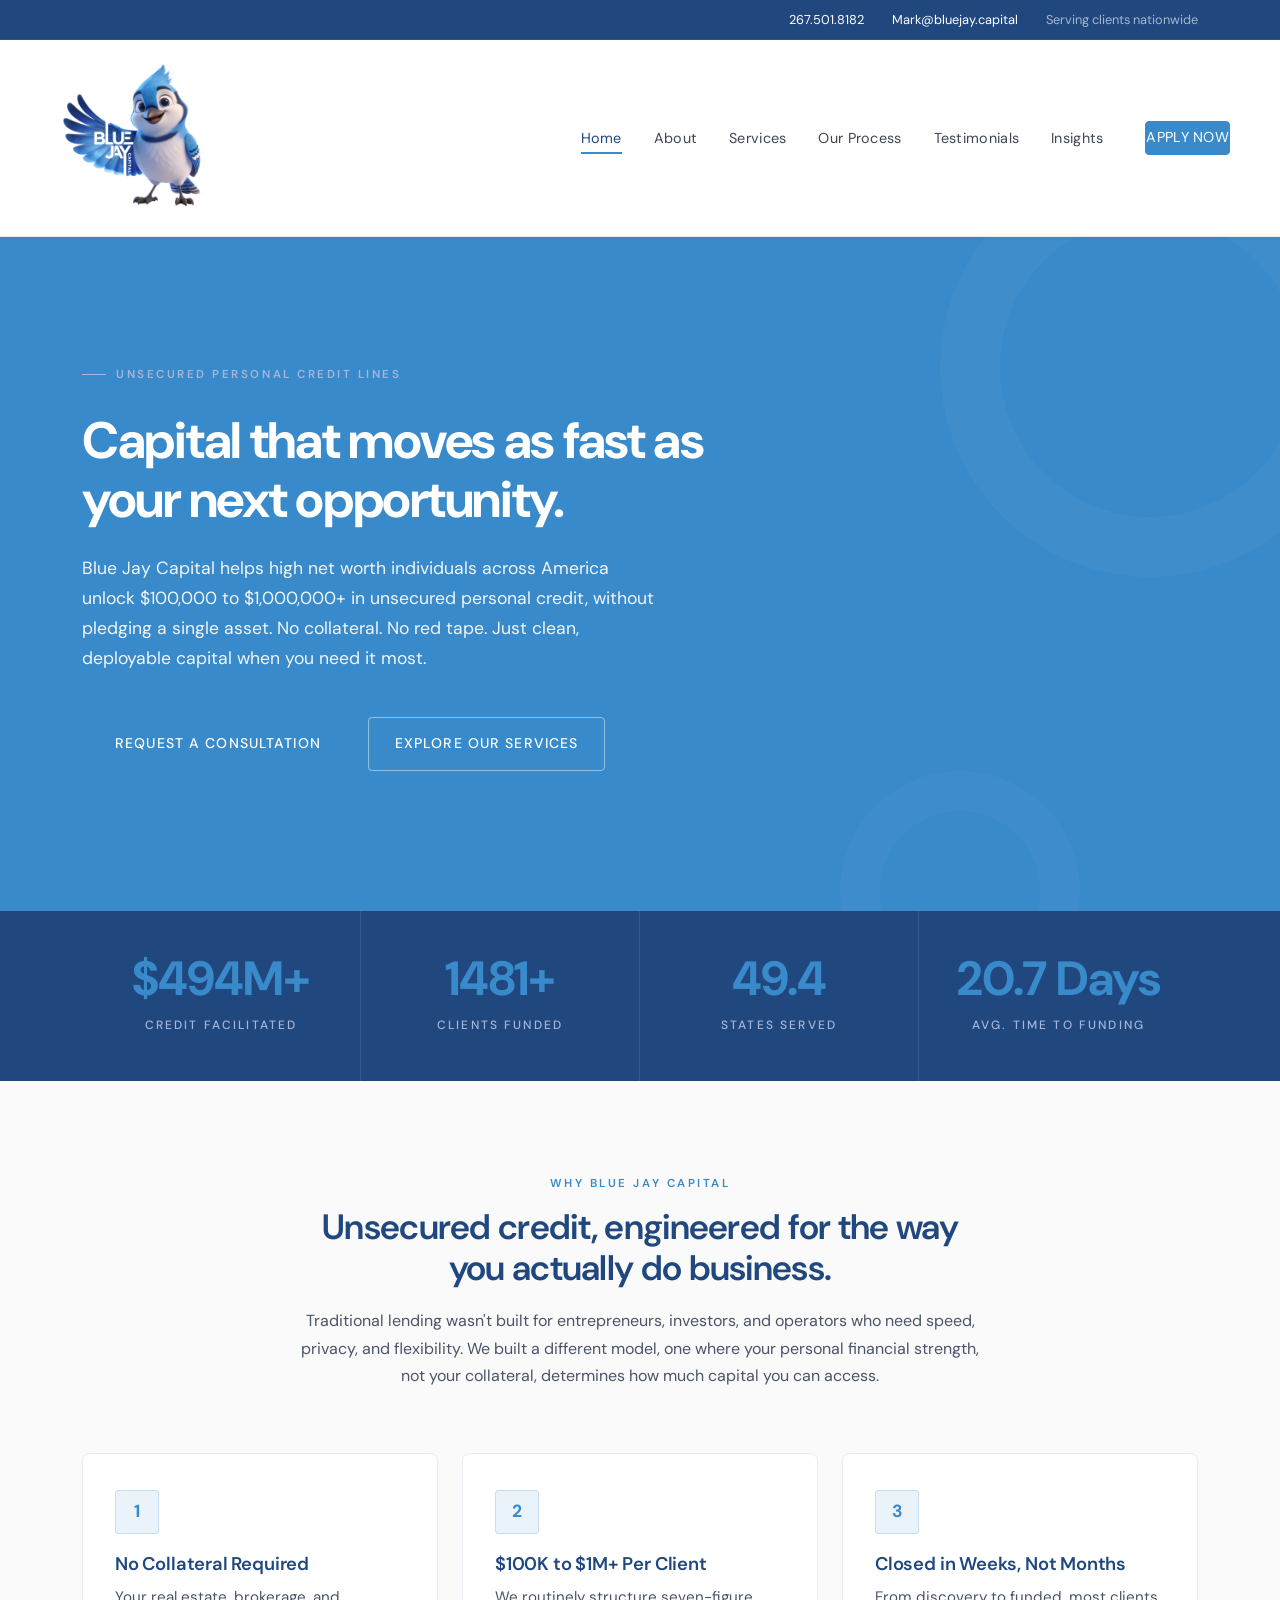
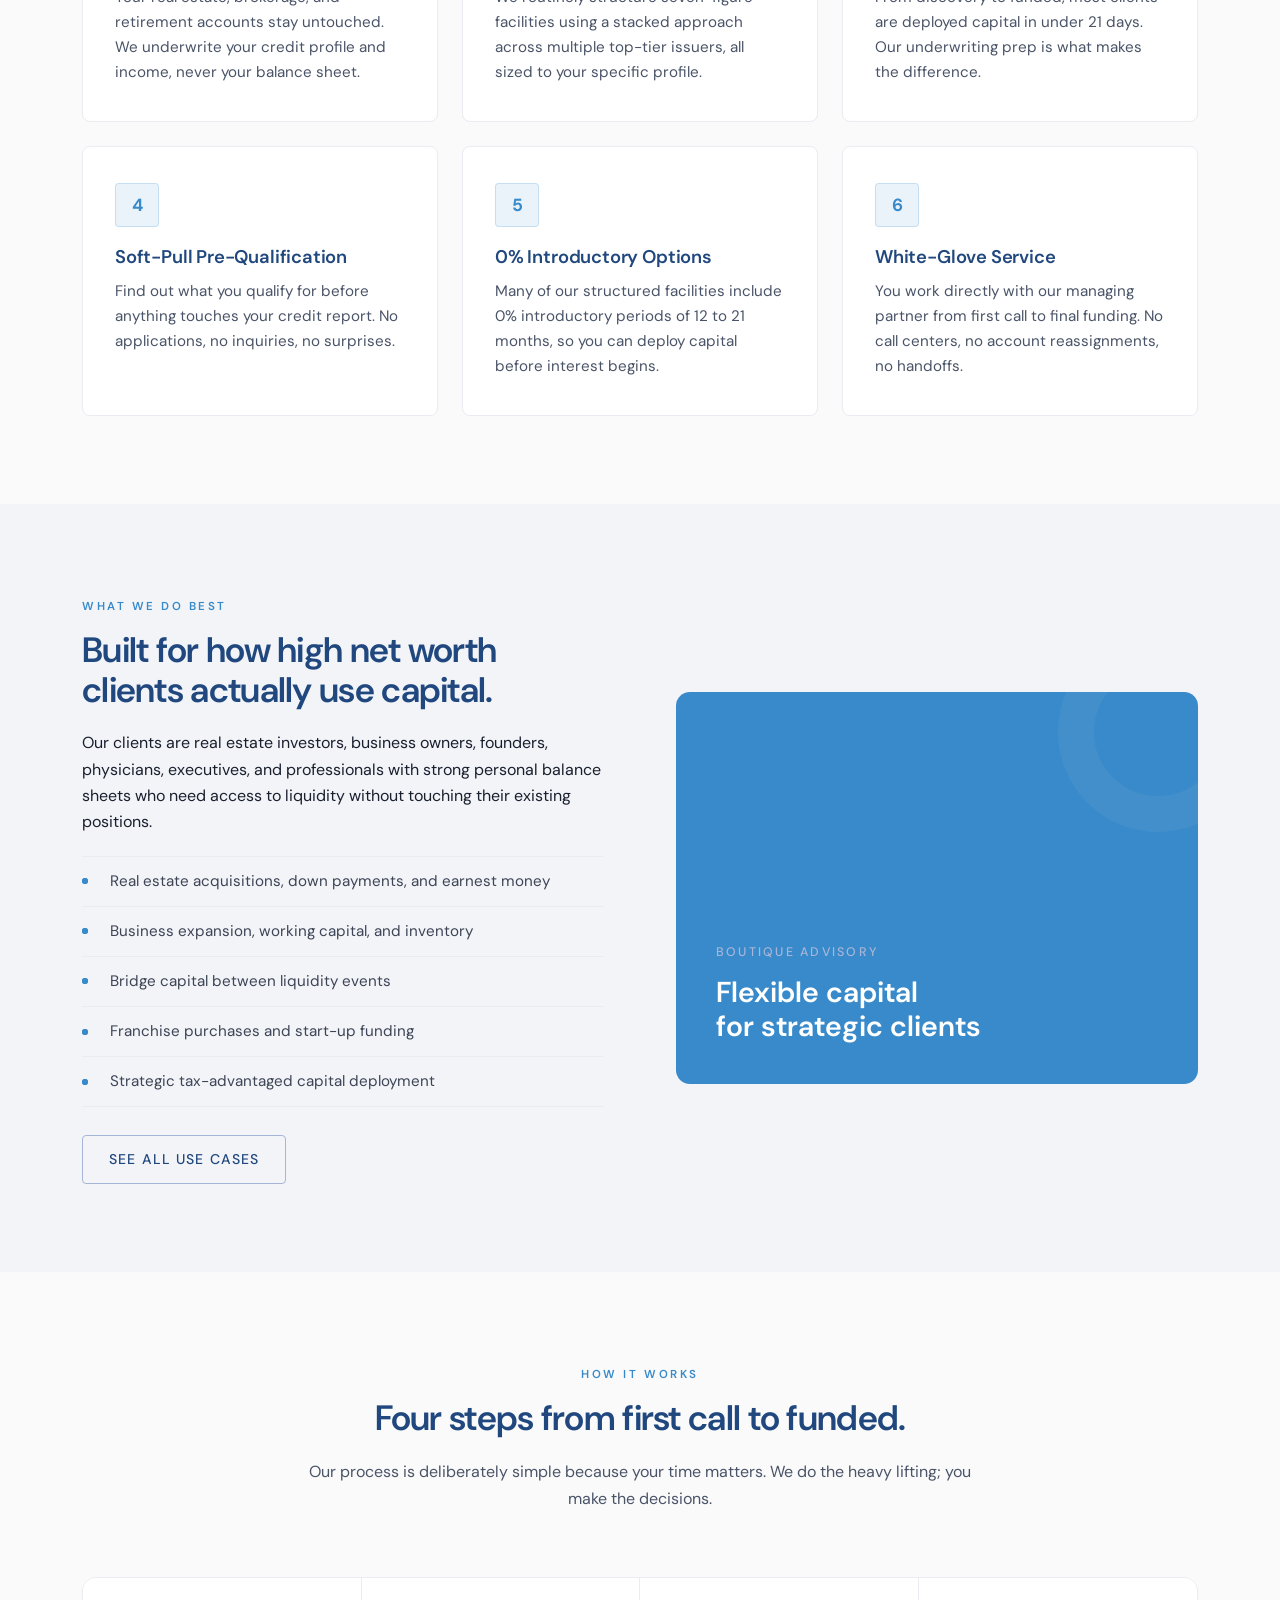
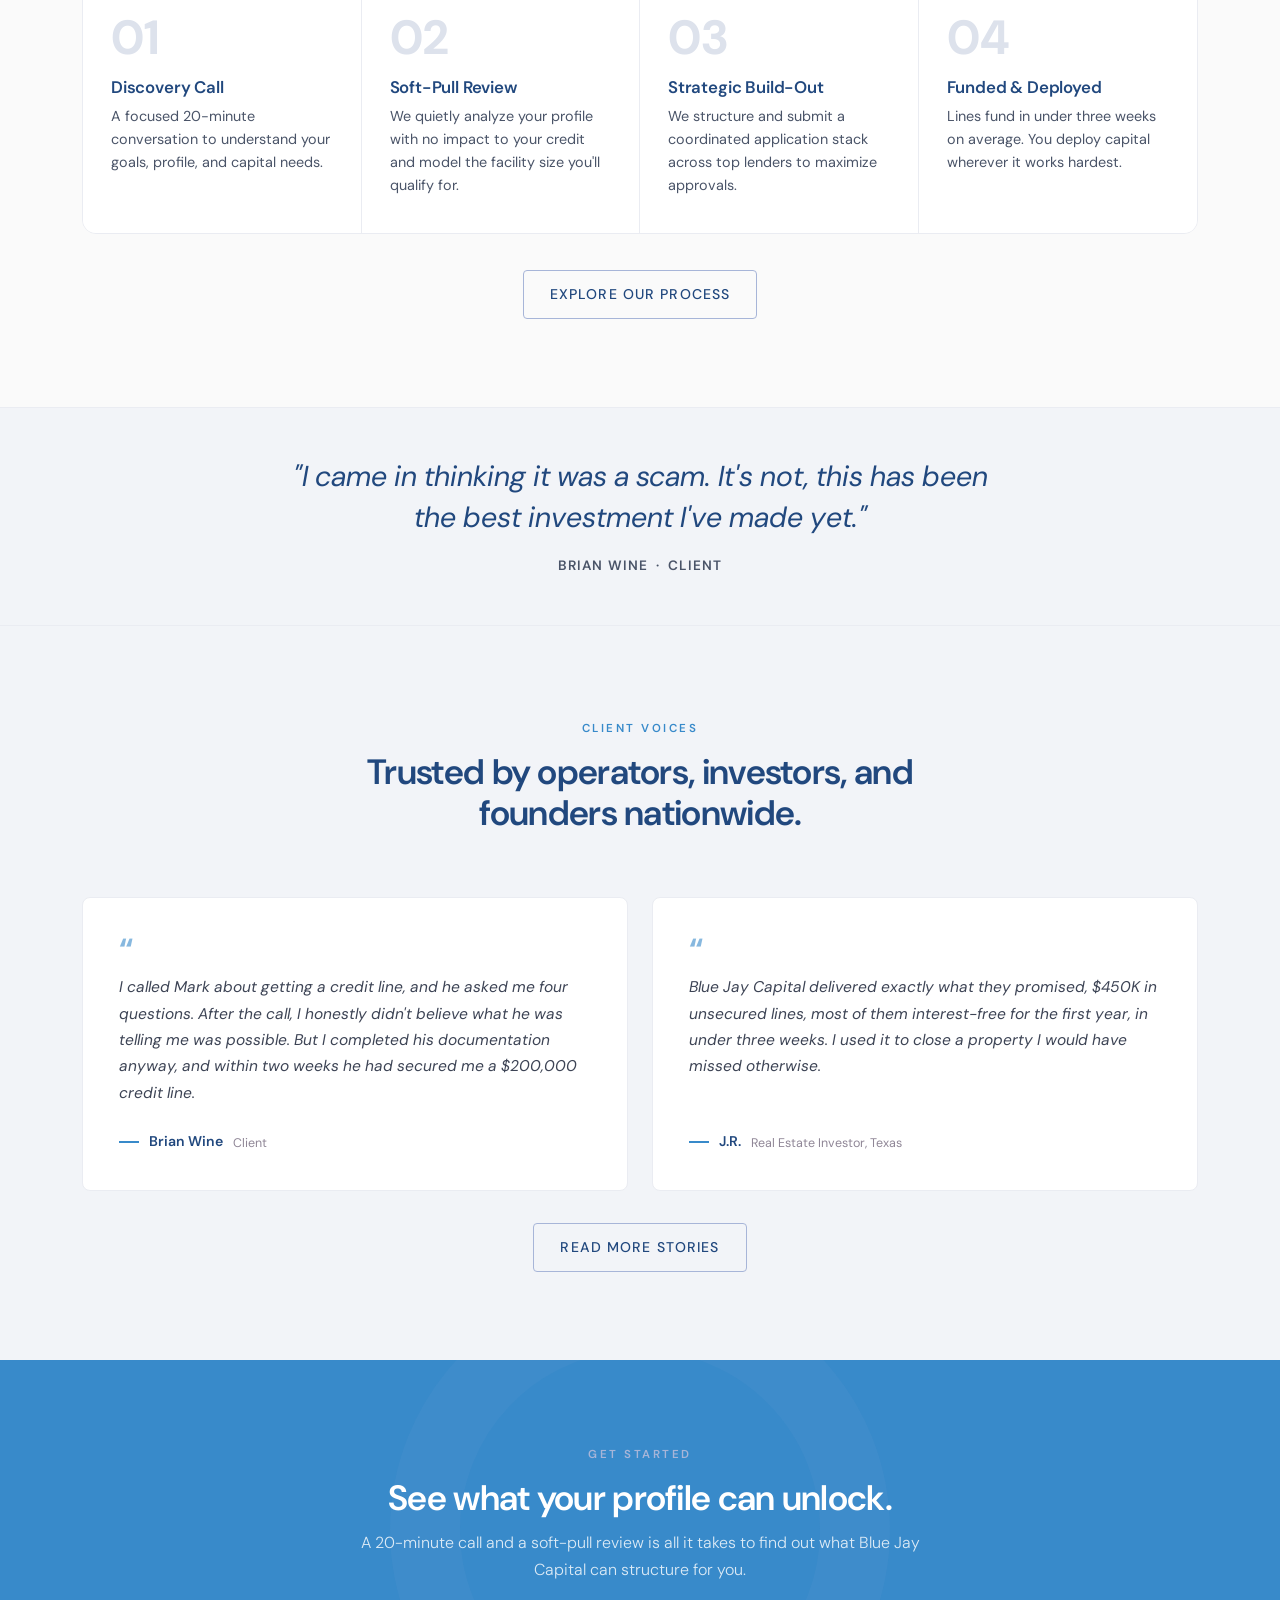
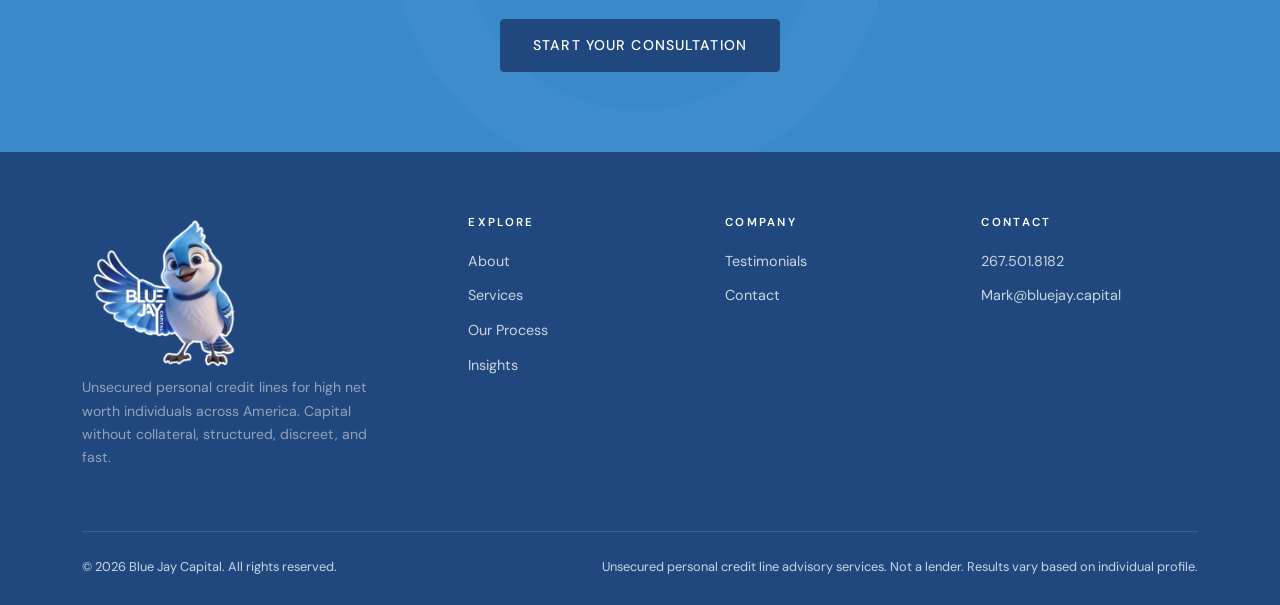
==== index.html @ 5b123236 "Add files via upload" ====
<!DOCTYPE html>
<html lang="en">
<head>
  <meta charset="UTF-8" />
  <meta name="viewport" content="width=device-width, initial-scale=1.0" />
  <title>Blue Jay Capital | Unsecured Personal Credit Lines for High Net Worth Individuals</title>
  <meta name="description" content="Blue Jay Capital helps high net worth individuals across America secure $100K to $1M+ in unsecured personal credit lines, without collateral, without friction." />
  <link href="https://fonts.googleapis.com/css2?family=DM+Sans:wght@300;400;500;600;700&display=swap" rel="stylesheet" />
  <link rel="stylesheet" href="css/styles.css" />
</head>
<body>

  <div class="topbar">
    <div class="container">
      <a href="tel:+12675018182">267.501.8182</a>
      <a href="mailto:Mark@bluejay.capital">Mark@bluejay.capital</a>
      <span>Serving clients nationwide</span>
    </div>
  </div>

  <header class="site-header">
    <div class="container nav-wrap">
      <a class="brand" href="index.html" aria-label="Blue Jay Capital home">
        <img src="images/logo.svg" alt="Blue Jay Capital" style="height:160px; width:auto;" />
      </a>
      <button class="nav-toggle" aria-label="Toggle menu" aria-controls="nav-links" aria-expanded="false">
        <span></span><span></span><span></span>
      </button>
      <ul class="nav-links" id="nav-links">
        <li><a href="index.html">Home</a></li>
        <li><a href="about.html">About</a></li>
        <li><a href="services.html">Services</a></li>
        <li><a href="process.html">Our Process</a></li>
        <li><a href="testimonials.html">Testimonials</a></li>
        <li><a href="insights.html">Insights</a></li>
        <li class="nav-cta"><a href="contact.html" class="btn btn-primary">Apply Now</a></li>
      </ul>
    </div>
  </header>

  <!-- HERO -->
  <section class="hero">
    <div class="container">
      <div class="hero-inner">
        <span class="hero-eyebrow">Unsecured Personal Credit Lines</span>
        <h1>Capital that moves as fast as your next opportunity.</h1>
        <p class="lead">Blue Jay Capital helps high net worth individuals across America unlock $100,000 to $1,000,000+ in unsecured personal credit, without pledging a single asset. No collateral. No red tape. Just clean, deployable capital when you need it most.</p>
        <div class="hero-ctas">
          <a href="contact.html" class="btn btn-primary">Request a Consultation</a>
          <a href="services.html" class="btn btn-ghost">Explore Our Services</a>
        </div>
      </div>
    </div>
  </section>

  <!-- STATS -->
  <section class="bg-navy" style="padding: 0;">
    <div class="container">
      <div class="stats">
        <div class="stat reveal">
          <span class="num" data-target="500" data-suffix="M+" data-prefix="$">$500M+</span>
          <span class="label">Credit Facilitated</span>
        </div>
        <div class="stat reveal reveal-delay-1">
          <span class="num" data-target="1500" data-suffix="+">1,500+</span>
          <span class="label">Clients Funded</span>
        </div>
        <div class="stat reveal reveal-delay-2">
          <span class="num" data-target="50" data-suffix="">50</span>
          <span class="label">States Served</span>
        </div>
        <div class="stat reveal reveal-delay-3">
          <span class="num" data-target="21" data-suffix=" Days">21 Days</span>
          <span class="label">Avg. Time to Funding</span>
        </div>
      </div>
    </div>
  </section>

  <!-- VALUE PROP -->
  <section>
    <div class="container">
      <div class="section-head reveal">
        <span class="eyebrow">Why Blue Jay Capital</span>
        <h2>Unsecured credit, engineered for the way you actually do business.</h2>
        <p>Traditional lending wasn't built for entrepreneurs, investors, and operators who need speed, privacy, and flexibility. We built a different model, one where your personal financial strength, not your collateral, determines how much capital you can access.</p>
      </div>

      <div class="grid grid-3">
        <div class="card reveal">
          <div class="icon">1</div>
          <h3>No Collateral Required</h3>
          <p>Your real estate, brokerage, and retirement accounts stay untouched. We underwrite your credit profile and income, never your balance sheet.</p>
        </div>
        <div class="card reveal reveal-delay-1">
          <div class="icon">2</div>
          <h3>$100K to $1M+ Per Client</h3>
          <p>We routinely structure seven-figure facilities using a stacked approach across multiple top-tier issuers, all sized to your specific profile.</p>
        </div>
        <div class="card reveal reveal-delay-2">
          <div class="icon">3</div>
          <h3>Closed in Weeks, Not Months</h3>
          <p>From discovery to funded, most clients are deployed capital in under 21 days. Our underwriting prep is what makes the difference.</p>
        </div>
        <div class="card reveal">
          <div class="icon">4</div>
          <h3>Soft-Pull Pre-Qualification</h3>
          <p>Find out what you qualify for before anything touches your credit report. No applications, no inquiries, no surprises.</p>
        </div>
        <div class="card reveal reveal-delay-1">
          <div class="icon">5</div>
          <h3>0% Introductory Options</h3>
          <p>Many of our structured facilities include 0% introductory periods of 12 to 21 months, so you can deploy capital before interest begins.</p>
        </div>
        <div class="card reveal reveal-delay-2">
          <div class="icon">6</div>
          <h3>White-Glove Service</h3>
          <p>You work directly with our managing partner from first call to final funding. No call centers, no account reassignments, no handoffs.</p>
        </div>
      </div>
    </div>
  </section>

  <!-- FEATURE SPLIT -->
  <section class="bg-soft">
    <div class="container">
      <div class="split reveal">
        <div>
          <span class="eyebrow">What We Do Best</span>
          <h2>Built for how high net worth clients actually use capital.</h2>
          <p>Our clients are real estate investors, business owners, founders, physicians, executives, and professionals with strong personal balance sheets who need access to liquidity without touching their existing positions.</p>
          <ul class="split-list" style="padding:0; list-style:none; margin: 20px 0 28px;">
            <li style="padding:12px 0 12px 28px; position:relative; border-bottom:1px solid var(--border-soft); font-size:0.95rem; color:var(--text-mid);">
              <span style="position:absolute; left:0; top:50%; transform:translateY(-50%); width:6px; height:6px; border-radius:50%; background:var(--blue-mid);"></span>
              Real estate acquisitions, down payments, and earnest money
            </li>
            <li style="padding:12px 0 12px 28px; position:relative; border-bottom:1px solid var(--border-soft); font-size:0.95rem; color:var(--text-mid);">
              <span style="position:absolute; left:0; top:50%; transform:translateY(-50%); width:6px; height:6px; border-radius:50%; background:var(--blue-mid);"></span>
              Business expansion, working capital, and inventory
            </li>
            <li style="padding:12px 0 12px 28px; position:relative; border-bottom:1px solid var(--border-soft); font-size:0.95rem; color:var(--text-mid);">
              <span style="position:absolute; left:0; top:50%; transform:translateY(-50%); width:6px; height:6px; border-radius:50%; background:var(--blue-mid);"></span>
              Bridge capital between liquidity events
            </li>
            <li style="padding:12px 0 12px 28px; position:relative; border-bottom:1px solid var(--border-soft); font-size:0.95rem; color:var(--text-mid);">
              <span style="position:absolute; left:0; top:50%; transform:translateY(-50%); width:6px; height:6px; border-radius:50%; background:var(--blue-mid);"></span>
              Franchise purchases and start-up funding
            </li>
            <li style="padding:12px 0 12px 28px; position:relative; font-size:0.95rem; color:var(--text-mid);">
              <span style="position:absolute; left:0; top:50%; transform:translateY(-50%); width:6px; height:6px; border-radius:50%; background:var(--blue-mid);"></span>
              Strategic tax-advantaged capital deployment
            </li>
          </ul>
          <a href="services.html" class="btn btn-outline">See All Use Cases</a>
        </div>
        <div class="feature-panel">
          <span class="feature-panel-sub">Boutique Advisory</span>
          <span class="feature-panel-label">Flexible capital<br/>for strategic clients</span>
        </div>
      </div>
    </div>
  </section>

  <!-- PROCESS -->
  <section>
    <div class="container">
      <div class="section-head reveal">
        <span class="eyebrow">How It Works</span>
        <h2>Four steps from first call to funded.</h2>
        <p>Our process is deliberately simple because your time matters. We do the heavy lifting; you make the decisions.</p>
      </div>
      <div class="steps reveal">
        <div class="step">
          <span class="step-num">01</span>
          <h3>Discovery Call</h3>
          <p>A focused 20-minute conversation to understand your goals, profile, and capital needs.</p>
        </div>
        <div class="step">
          <span class="step-num">02</span>
          <h3>Soft-Pull Review</h3>
          <p>We quietly analyze your profile with no impact to your credit and model the facility size you'll qualify for.</p>
        </div>
        <div class="step">
          <span class="step-num">03</span>
          <h3>Strategic Build-Out</h3>
          <p>We structure and submit a coordinated application stack across top lenders to maximize approvals.</p>
        </div>
        <div class="step">
          <span class="step-num">04</span>
          <h3>Funded &amp; Deployed</h3>
          <p>Lines fund in under three weeks on average. You deploy capital wherever it works hardest.</p>
        </div>
      </div>
      <div style="text-align:center; margin-top: 36px;">
        <a href="process.html" class="btn btn-outline">Explore Our Process</a>
      </div>
    </div>
  </section>

  <!-- QUOTE STRIP -->
  <div class="quote-strip reveal">
    <div class="container">
      <blockquote>"I came in thinking it was a scam. It's not, this has been the best investment I've made yet."</blockquote>
      <cite>Brian Wine &nbsp;·&nbsp; Client</cite>
    </div>
  </div>

  <!-- TESTIMONIALS -->
  <section class="bg-soft">
    <div class="container">
      <div class="section-head reveal">
        <span class="eyebrow">Client Voices</span>
        <h2>Trusted by operators, investors, and founders nationwide.</h2>
      </div>
      <div class="grid grid-2">
        <div class="testimonial reveal">
          <span class="testimonial-quote">&ldquo;</span>
          <blockquote>I called Mark about getting a credit line, and he asked me four questions. After the call, I honestly didn't believe what he was telling me was possible. But I completed his documentation anyway, and within two weeks he had secured me a $200,000 credit line.</blockquote>
          <cite>Brian Wine<span class="role">Client</span></cite>
        </div>
        <div class="testimonial reveal reveal-delay-1">
          <span class="testimonial-quote">&ldquo;</span>
          <blockquote>Blue Jay Capital delivered exactly what they promised, $450K in unsecured lines, most of them interest-free for the first year, in under three weeks. I used it to close a property I would have missed otherwise.</blockquote>
          <cite>J.R.<span class="role">Real Estate Investor, Texas</span></cite>
        </div>
      </div>
      <div style="text-align:center; margin-top: 32px;">
        <a href="testimonials.html" class="btn btn-outline">Read More Stories</a>
      </div>
    </div>
  </section>

  <!-- CTA -->
  <section class="cta-banner">
    <div class="cta-banner-inner">
      <span class="eyebrow" style="color: var(--blue-pale);">Get Started</span>
      <h2>See what your profile can unlock.</h2>
      <p>A 20-minute call and a soft-pull review is all it takes to find out what Blue Jay Capital can structure for you.</p>
      <a href="contact.html" class="btn btn-primary">Start Your Consultation</a>
    </div>
  </section>

  <!-- FOOTER -->
  <footer class="site-footer">
    <div class="container">
      <div class="footer-grid">
        <div class="footer-brand">
          <a class="brand" href="index.html">
            <img src="images/logo.svg" alt="Blue Jay Capital" style="height:160px; width:auto;" />
          </a>
          <p>Unsecured personal credit lines for high net worth individuals across America. Capital without collateral, structured, discreet, and fast.</p>
        </div>
        <div>
          <h4>Explore</h4>
          <ul>
            <li><a href="about.html">About</a></li>
            <li><a href="services.html">Services</a></li>
            <li><a href="process.html">Our Process</a></li>
            <li><a href="insights.html">Insights</a></li>
          </ul>
        </div>
        <div>
          <h4>Company</h4>
          <ul>
            <li><a href="testimonials.html">Testimonials</a></li>
            <li><a href="contact.html">Contact</a></li>
          </ul>
        </div>
        <div>
          <h4>Contact</h4>
          <ul>
            <li><a href="tel:+12675018182">267.501.8182</a></li>
            <li><a href="mailto:Mark@bluejay.capital">Mark@bluejay.capital</a></li>
          </ul>
        </div>
      </div>
      <div class="footer-bottom">
        <span>&copy; <span id="year">2026</span> Blue Jay Capital. All rights reserved.</span>
        <span>Unsecured personal credit line advisory services. Not a lender. Results vary based on individual profile.</span>
      </div>
    </div>
  </footer>

  <script src="js/main.js"></script>
</body>
</html>
---- css/styles.css ----
/* ==========================================================================
   Blue Jay Capital — Site Stylesheet
   Palette: #388aca · #21487e · #a7b5d8 · #635a6c · #c7b7ba
   Aesthetic: Refined & understated, no gradients, quiet authority
   ========================================================================== */

@import url('https://fonts.googleapis.com/css2?family=DM+Sans:wght@300;400;500;600;700&display=swap');

:root {
  --blue-mid:    #388aca;
  --blue-deep:   #21487e;
  --blue-pale:   #a7b5d8;
  --plum:        #635a6c;
  --blush:       #c7b7ba;

  /* functional roles */
  --bg:          #fafafa;
  --bg-soft:     #f2f4f8;
  --bg-rule:     #e8ecf3;
  --surface:     #ffffff;
  --navy:        #21487e;
  --text:        #1a1f2e;
  --text-mid:    #3d4455;
  --text-soft:   #4a5468;
  --text-pale:   #8f8696;
  --border:      #dde2ec;
  --border-soft: #eaecf2;

  --radius-sm:   4px;
  --radius:      8px;
  --radius-lg:   14px;

  --shadow-xs:   0 1px 3px rgba(33,72,126,0.06);
  --shadow-sm:   0 2px 8px rgba(33,72,126,0.08);
  --shadow-md:   0 8px 28px rgba(33,72,126,0.11);
  --shadow-lg:   0 20px 60px rgba(33,72,126,0.13);

  --max:         1180px;
  --font-head:   'DM Sans', 'Helvetica Neue', Arial, sans-serif;
  --font-body:   'DM Sans', 'Helvetica Neue', Arial, sans-serif;

  --transition:  0.22s ease;
}

/* ---------- Reset & Base ---------- */
*, *::before, *::after { box-sizing: border-box; }

html { scroll-behavior: smooth; font-size: 16px; }

body {
  margin: 0;
  font-family: var(--font-body);
  color: var(--text);
  background: var(--bg);
  line-height: 1.65;
  -webkit-font-smoothing: antialiased;
}

img { max-width: 100%; display: block; }

a {
  color: var(--blue-mid);
  text-decoration: none;
  transition: color var(--transition);
}
a:hover { color: var(--blue-deep); }

h1, h2, h3, h4 {
  font-family: var(--font-head);
  color: var(--navy);
  line-height: 1.15;
  margin: 0 0 .55em;
  letter-spacing: -0.01em;
  font-weight: 600;
}

h1 { font-size: clamp(2rem, 4.2vw, 3.2rem); font-weight: 700; letter-spacing: -0.025em; }
h2 { font-size: clamp(1.5rem, 2.8vw, 2.2rem); letter-spacing: -0.02em; }
h3 { font-size: 1.15rem; font-weight: 600; }
h4 { font-size: 1rem; font-weight: 600; }

p { margin: 0 0 1em; }

.container {
  max-width: var(--max);
  margin: 0 auto;
  padding: 0 32px;
}

/* ---------- Brand logo ---------- */
.brand {
  display: flex;
  align-items: center;
  text-decoration: none;
  flex-shrink: 0;
}
.brand img {
  display: block;
  height: 160px;
  width: auto;
}

/* ---------- Buttons ---------- */
.btn {
  display: inline-flex;
  align-items: center;
  gap: 8px;
  padding: 12px 26px;
  border-radius: var(--radius-sm);
  font-family: var(--font-body);
  font-weight: 500;
  font-size: 0.88rem;
  letter-spacing: 0.08em;
  text-transform: uppercase;
  cursor: pointer;
  transition: all var(--transition);
  border: 1.5px solid transparent;
  white-space: nowrap;
}

.btn-primary {
  background: var(--blue-mid);
  color: #ffffff !important;
  border-color: var(--blue-mid);
  padding: 14px 32px;
}
.btn-primary:hover {
  background: var(--blue-deep);
  border-color: var(--blue-deep);
  color: #ffffff !important;
  transform: translateY(-1px);
  box-shadow: var(--shadow-md);
}

.btn-ghost {
  background: transparent;
  color: #fff;
  border-color: rgba(255,255,255,0.45);
}
.btn-ghost:hover {
  background: rgba(255,255,255,0.1);
  border-color: rgba(255,255,255,0.8);
  color: #fff;
}

.btn-outline {
  background: transparent;
  color: var(--blue-deep);
  border-color: var(--blue-pale);
}
.btn-outline:hover {
  background: var(--blue-deep);
  border-color: var(--blue-deep);
  color: #fff;
  box-shadow: var(--shadow-sm);
}

.btn-muted {
  background: var(--bg-soft);
  color: var(--text-mid);
  border-color: var(--border);
}
.btn-muted:hover {
  background: var(--border);
  color: var(--navy);
}

/* ---------- Eyebrow ---------- */
.eyebrow {
  display: inline-block;
  font-family: var(--font-body);
  font-size: 0.72rem;
  font-weight: 600;
  letter-spacing: 0.22em;
  text-transform: uppercase;
  color: var(--blue-mid);
  margin-bottom: 14px;
}

/* ---------- Top bar ---------- */
.topbar {
  background: var(--blue-deep);
  color: var(--blue-pale);
  font-size: 0.8rem;
  padding: 9px 0;
  border-bottom: 1px solid rgba(255,255,255,0.08);
}
.topbar .container {
  display: flex;
  justify-content: flex-end;
  gap: 28px;
  flex-wrap: wrap;
  align-items: center;
}
.topbar a { color: #ffffff; transition: color var(--transition); }
.topbar a:hover { color: var(--blue-pale); }
.topbar span { color: rgba(255,255,255,0.6); }

/* ---------- Header / Nav ---------- */
.site-header {
  position: sticky;
  top: 0;
  z-index: 100;
  background: var(--surface);
  border-bottom: 1px solid var(--border-soft);
  box-shadow: var(--shadow-xs);
}

.nav-wrap {
  display: flex;
  align-items: center;
  justify-content: space-between;
  padding: 18px 0;
}

.nav-links {
  display: flex;
  align-items: center;
  gap: 32px;
  list-style: none;
  padding: 0;
  margin: 0;
}

.nav-links a {
  color: var(--text-mid);
  font-family: var(--font-body);
  font-weight: 400;
  font-size: 0.9rem;
  letter-spacing: 0.02em;
  padding: 4px 0;
  position: relative;
  transition: color var(--transition);
}
.nav-links a::after {
  content: '';
  position: absolute;
  left: 0; right: 0; bottom: -3px;
  height: 1.5px;
  background: var(--blue-mid);
  transform: scaleX(0);
  transform-origin: left;
  transition: transform var(--transition);
}
.nav-links a:hover,
.nav-links a.active { color: var(--navy); }
.nav-links a:hover::after,
.nav-links a.active::after { transform: scaleX(1); }

.nav-cta { margin-left: 10px; }
.nav-cta .btn-primary,
.nav-cta .btn-primary:hover,
.nav-cta .btn-primary:visited,
.nav-cta .btn-primary:active {
  color: #ffffff !important;
}

.nav-toggle {
  display: none;
  background: none;
  border: 0;
  cursor: pointer;
  padding: 8px;
}
.nav-toggle span {
  display: block;
  width: 24px;
  height: 1.5px;
  background: var(--navy);
  margin: 6px 0;
  transition: transform var(--transition), opacity var(--transition);
}

/* ---------- Hero ---------- */
.hero {
  background: var(--blue-mid);
  color: #fff;
  padding: 120px 0 140px;
  position: relative;
  overflow: hidden;
}

/* Subtle geometric accent — no gradient */
.hero::before {
  content: '';
  position: absolute;
  top: -80px; right: -80px;
  width: 420px; height: 420px;
  border: 60px solid rgba(167,181,216,0.06);
  border-radius: 50%;
  pointer-events: none;
}
.hero::after {
  content: '';
  position: absolute;
  bottom: -100px; right: 200px;
  width: 240px; height: 240px;
  border: 40px solid rgba(167,181,216,0.05);
  border-radius: 50%;
  pointer-events: none;
}

.hero-inner {
  position: relative;
  z-index: 1;
  max-width: 760px;
}

.hero-eyebrow {
  display: inline-flex;
  align-items: center;
  gap: 10px;
  font-family: var(--font-body);
  font-size: 0.72rem;
  font-weight: 600;
  letter-spacing: 0.22em;
  text-transform: uppercase;
  color: var(--blue-pale);
  margin-bottom: 28px;
}
.hero-eyebrow::before {
  content: '';
  display: block;
  width: 24px;
  height: 1px;
  background: var(--blue-pale);
}

.hero h1 {
  color: #fff;
  margin-bottom: 24px;
  max-width: 680px;
}

.hero .lead {
  font-size: 1.1rem;
  color: rgba(255,255,255,0.92);
  max-width: 580px;
  line-height: 1.7;
  margin-bottom: 44px;
  font-weight: 400;
}

.hero-ctas { display: flex; gap: 14px; flex-wrap: wrap; }

/* ---------- Page Hero (inner pages) ---------- */
.page-hero {
  background: var(--blue-mid);
  color: #fff;
  padding: 72px 0 64px;
  position: relative;
  overflow: hidden;
}
.page-hero::before {
  content: '';
  position: absolute;
  top: -60px; right: -60px;
  width: 280px; height: 280px;
  border: 48px solid rgba(167,181,216,0.07);
  border-radius: 50%;
  pointer-events: none;
}
.page-hero-inner { position: relative; z-index: 1; }
.page-hero h1 { color: #fff; margin-bottom: 12px; }
.page-hero p {
  color: rgba(255,255,255,0.88);
  max-width: 620px;
  margin: 0;
  font-size: 1.05rem;
  font-weight: 400;
}

/* ---------- Sections ---------- */
section { padding: 88px 0; }

.section-head {
  max-width: 680px;
  margin: 0 auto 64px;
  text-align: center;
}
.section-head p {
  color: var(--text-soft);
  font-size: 1rem;
  line-height: 1.7;
  margin-top: 14px;
  margin-bottom: 0;
}

.bg-soft { background: var(--bg-soft); }
.bg-rule { background: var(--bg-rule); }

/* navy section */
.bg-navy {
  background: var(--navy);
}
.bg-navy h2, .bg-navy h3 { color: #fff; }
.bg-navy p { color: var(--blue-pale); }

/* ---------- Divider ---------- */
.divider {
  width: 48px;
  height: 2px;
  background: var(--blue-mid);
  margin: 20px auto 0;
}
.divider-left { margin-left: 0; }

/* ---------- Stats ---------- */
.stats {
  display: grid;
  grid-template-columns: repeat(4, 1fr);
  gap: 0;
}
.stat {
  padding: 44px 32px;
  text-align: center;
  border-right: 1px solid rgba(167,181,216,0.15);
  transition: background var(--transition);
}
.stat:last-child { border-right: 0; }
.stat:hover { background: rgba(255,255,255,0.03); }

.stat .num {
  font-family: var(--font-head);
  font-weight: 700;
  color: var(--blue-mid);
  font-size: 3rem;
  line-height: 1;
  display: block;
  margin-bottom: 8px;
  letter-spacing: -0.02em;
}
.stat .label {
  font-size: 0.75rem;
  font-weight: 500;
  color: var(--blue-pale);
  text-transform: uppercase;
  letter-spacing: 0.18em;
}

/* ---------- Cards ---------- */
.grid {
  display: grid;
  gap: 24px;
}
.grid-3 { grid-template-columns: repeat(3, 1fr); }
.grid-2 { grid-template-columns: repeat(2, 1fr); }

.card {
  background: var(--surface);
  border: 1px solid var(--border-soft);
  border-radius: var(--radius);
  padding: 36px 32px;
  transition: border-color var(--transition), box-shadow var(--transition), transform var(--transition);
  position: relative;
}
.card::before {
  content: '';
  position: absolute;
  top: 0; left: 0;
  width: 3px; height: 0;
  background: var(--blue-mid);
  border-radius: var(--radius) 0 0 var(--radius);
  transition: height var(--transition);
}
.card:hover {
  border-color: var(--blue-pale);
  box-shadow: var(--shadow-md);
  transform: translateY(-2px);
}
.card:hover::before { height: 100%; }

.card .icon {
  width: 44px; height: 44px;
  background: rgba(56,138,202,0.1);
  border: 1px solid rgba(56,138,202,0.2);
  border-radius: var(--radius-sm);
  display: flex;
  align-items: center;
  justify-content: center;
  margin-bottom: 20px;
  font-weight: 700;
  font-size: 1.1rem;
  font-family: var(--font-head);
  color: var(--blue-mid);
}

.card h3 { margin-bottom: 10px; font-size: 1.15rem; }
.card p { color: var(--text-soft); margin-bottom: 0; font-size: 0.95rem; line-height: 1.65; }

/* ---------- Split / Feature ---------- */
.split {
  display: grid;
  grid-template-columns: 1fr 1fr;
  gap: 72px;
  align-items: center;
}
.split.reverse { direction: rtl; }
.split.reverse > * { direction: ltr; }

.split ul { padding: 0; list-style: none; margin: 20px 0 0; }
.split li {
  padding: 13px 0 13px 28px;
  position: relative;
  border-bottom: 1px solid var(--border-soft);
  font-size: 0.95rem;
  color: var(--text-mid);
}
.split li:first-child { border-top: 1px solid var(--border-soft); }
.split li::before {
  content: '';
  position: absolute;
  left: 0; top: 50%;
  transform: translateY(-50%);
  width: 6px; height: 6px;
  border-radius: 50%;
  background: var(--blue-mid);
}

.feature-panel {
  background: var(--blue-mid);
  border-radius: var(--radius-lg);
  aspect-ratio: 4/3;
  display: flex;
  flex-direction: column;
  align-items: flex-start;
  justify-content: flex-end;
  padding: 40px;
  position: relative;
  overflow: hidden;
}
.feature-panel::before {
  content: '';
  position: absolute;
  top: -60px; right: -60px;
  width: 200px; height: 200px;
  border: 36px solid rgba(167,181,216,0.1);
  border-radius: 50%;
}
.feature-panel-label {
  font-family: var(--font-head);
  font-size: 1.8rem;
  font-weight: 600;
  color: #fff;
  line-height: 1.2;
  position: relative;
  z-index: 1;
}
.feature-panel-sub {
  font-size: 0.78rem;
  font-weight: 500;
  letter-spacing: 0.18em;
  text-transform: uppercase;
  color: var(--blue-pale);
  margin-bottom: 12px;
  position: relative;
  z-index: 1;
}

/* ---------- Process Steps ---------- */
.steps {
  display: grid;
  grid-template-columns: repeat(4, 1fr);
  gap: 0;
  border: 1px solid var(--border-soft);
  border-radius: var(--radius-lg);
  overflow: hidden;
}

.step {
  padding: 36px 28px;
  border-right: 1px solid var(--border-soft);
  background: var(--surface);
  position: relative;
  transition: background var(--transition);
}
.step:last-child { border-right: 0; }
.step:hover { background: var(--bg-soft); }

.step-num {
  font-family: var(--font-head);
  font-weight: 700;
  font-size: 3rem;
  color: var(--border);
  line-height: 1;
  display: block;
  margin-bottom: 16px;
  transition: color var(--transition);
}
.step:hover .step-num { color: var(--blue-mid); }

.step h3 { margin-bottom: 8px; font-size: 1.05rem; }
.step p { font-size: 0.9rem; color: var(--text-soft); margin: 0; line-height: 1.6; }

/* ---------- Testimonials ---------- */
.testimonial {
  background: var(--surface);
  border-radius: var(--radius);
  padding: 36px;
  border: 1px solid var(--border-soft);
  transition: border-color var(--transition), box-shadow var(--transition);
  display: flex;
  flex-direction: column;
}
.testimonial:hover {
  border-color: var(--blue-pale);
  box-shadow: var(--shadow-sm);
}

.testimonial-quote {
  font-size: 2rem;
  color: var(--blue-mid);
  font-weight: 700;
  line-height: 1;
  margin-bottom: 8px;
  display: block;
  opacity: 0.6;
}

.testimonial blockquote {
  margin: 0 0 24px;
  font-size: 0.97rem;
  color: var(--text-mid);
  font-style: italic;
  line-height: 1.7;
  flex: 1;
}

.testimonial cite {
  font-style: normal;
  font-family: var(--font-body);
  font-weight: 600;
  font-size: 0.88rem;
  color: var(--navy);
  display: flex;
  align-items: center;
  gap: 10px;
}
.testimonial cite::before {
  content: '';
  display: block;
  width: 20px;
  height: 1.5px;
  background: var(--blue-mid);
  flex-shrink: 0;
}

.testimonial .role {
  display: block;
  font-size: 0.78rem;
  color: var(--text-pale);
  font-weight: 400;
  margin-top: 3px;
}

/* ---------- CTA Banner ---------- */
.cta-banner {
  background: var(--blue-mid);
  color: #fff;
  text-align: center;
  padding: 80px 32px;
  position: relative;
  overflow: hidden;
}
.cta-banner::before {
  content: '';
  position: absolute;
  top: -80px; left: 50%;
  transform: translateX(-50%);
  width: 500px; height: 500px;
  border: 70px solid rgba(167,181,216,0.05);
  border-radius: 50%;
  pointer-events: none;
}
.cta-banner-inner { position: relative; z-index: 1; }
.cta-banner h2 { color: #fff; margin-bottom: 12px; }
.cta-banner p {
  color: rgba(255,255,255,0.82);
  margin-bottom: 36px;
  max-width: 560px;
  margin-left: auto;
  margin-right: auto;
  font-weight: 300;
  font-size: 1rem;
}
.cta-banner .btn-primary {
  background: var(--blue-deep);
  border-color: var(--blue-deep);
  color: #fff;
}
.cta-banner .btn-primary:hover {
  background: #1a3a6e;
  border-color: #1a3a6e;
}

/* ---------- Contact ---------- */
.contact-grid {
  display: grid;
  grid-template-columns: 1.1fr 1fr;
  gap: 64px;
  align-items: start;
}

.contact-info h3 { margin-top: 0; margin-bottom: 16px; }
.contact-info > p { color: var(--text-soft); margin-bottom: 28px; font-size: 0.95rem; }

.contact-info ul { list-style: none; padding: 0; margin: 0 0 24px; }
.contact-info li {
  padding: 16px 0;
  border-bottom: 1px solid var(--border-soft);
  display: grid;
  grid-template-columns: 90px 1fr;
  gap: 12px;
  align-items: start;
  font-size: 0.95rem;
}
.contact-info li:first-child { border-top: 1px solid var(--border-soft); }
.contact-info .label {
  font-family: var(--font-body);
  font-weight: 600;
  color: var(--text-soft);
  font-size: 0.72rem;
  letter-spacing: 0.15em;
  text-transform: uppercase;
  padding-top: 2px;
}

.contact-highlight {
  padding: 20px 22px;
  background: var(--bg-soft);
  border-radius: var(--radius);
  border: 1px solid var(--border-soft);
  font-size: 0.9rem;
  color: var(--text-mid);
  line-height: 1.6;
}
.contact-highlight strong { color: var(--navy); }

form.contact-form {
  background: var(--surface);
  padding: 40px;
  border-radius: var(--radius-lg);
  border: 1px solid var(--border-soft);
  box-shadow: var(--shadow-sm);
}

.form-title {
  font-family: var(--font-head);
  font-size: 1.4rem;
  font-weight: 600;
  color: var(--navy);
  margin-bottom: 28px;
  padding-bottom: 20px;
  border-bottom: 1px solid var(--border-soft);
}

.contact-form .field {
  display: flex;
  flex-direction: column;
  margin-bottom: 20px;
}
.contact-form label {
  font-weight: 500;
  font-size: 0.8rem;
  letter-spacing: 0.08em;
  text-transform: uppercase;
  color: var(--text-mid);
  margin-bottom: 7px;
}
.contact-form input,
.contact-form select,
.contact-form textarea {
  border: 1px solid var(--border);
  background: var(--bg-soft);
  padding: 11px 14px;
  border-radius: var(--radius-sm);
  font-family: var(--font-body);
  font-size: 0.95rem;
  color: var(--text);
  transition: border-color var(--transition), box-shadow var(--transition), background var(--transition);
  appearance: none;
}
.contact-form input:focus,
.contact-form select:focus,
.contact-form textarea:focus {
  outline: none;
  border-color: var(--blue-mid);
  background: #fff;
  box-shadow: 0 0 0 3px rgba(56,138,202,0.1);
}
.contact-form textarea { resize: vertical; min-height: 110px; }

.form-row {
  display: grid;
  grid-template-columns: 1fr 1fr;
  gap: 16px;
}

/* ---------- Insights / Posts ---------- */
.posts {
  display: grid;
  grid-template-columns: repeat(3, 1fr);
  gap: 24px;
}

.post {
  background: var(--surface);
  border: 1px solid var(--border-soft);
  border-radius: var(--radius);
  overflow: hidden;
  display: flex;
  flex-direction: column;
  transition: border-color var(--transition), box-shadow var(--transition), transform var(--transition);
  cursor: default;
}
.post:hover {
  border-color: var(--blue-pale);
  box-shadow: var(--shadow-md);
  transform: translateY(-2px);
}

.post .cover {
  aspect-ratio: 16/9;
  background: var(--blue-deep);
  color: var(--blue-pale);
  display: flex;
  align-items: flex-end;
  padding: 20px;
  font-family: var(--font-body);
  font-weight: 500;
  font-size: 0.68rem;
  letter-spacing: 0.2em;
  text-transform: uppercase;
  position: relative;
  overflow: hidden;
}
.post .cover::after {
  content: '';
  position: absolute;
  top: -40px; right: -40px;
  width: 120px; height: 120px;
  border: 22px solid rgba(167,181,216,0.1);
  border-radius: 50%;
}

.post .body { padding: 28px; flex: 1; display: flex; flex-direction: column; }
.post h3 { font-size: 1.1rem; margin-bottom: 10px; line-height: 1.3; }
.post p { color: var(--text-soft); flex: 1; font-size: 0.92rem; line-height: 1.65; }
.post .meta {
  font-size: 0.68rem;
  font-weight: 600;
  color: var(--blue-mid);
  letter-spacing: 0.15em;
  text-transform: uppercase;
  margin-bottom: 10px;
}

/* ---------- Team Cards ---------- */
.team-card {
  text-align: center;
  background: var(--surface);
  padding: 40px 32px;
  border-radius: var(--radius-lg);
  border: 1px solid var(--border-soft);
  transition: border-color var(--transition), box-shadow var(--transition);
}
.team-card:hover {
  border-color: var(--blue-pale);
  box-shadow: var(--shadow-md);
}

.avatar {
  width: 96px; height: 96px;
  margin: 0 auto 20px;
  border-radius: 50%;
  background: var(--blue-deep);
  display: flex;
  align-items: center;
  justify-content: center;
  color: #fff;
  font-family: var(--font-head);
  font-weight: 700;
  font-size: 2rem;
}

.team-card h3 { margin-bottom: 4px; }
.team-card .title {
  display: block;
  color: var(--blue-mid);
  font-size: 0.72rem;
  font-weight: 600;
  letter-spacing: 0.18em;
  text-transform: uppercase;
  margin-bottom: 16px;
}
.team-card p { color: var(--text-soft); font-size: 0.92rem; }

/* ---------- Principles cards (about) ---------- */
.principles {
  display: grid;
  grid-template-columns: repeat(3, 1fr);
  gap: 1px;
  background: var(--border-soft);
  border: 1px solid var(--border-soft);
  border-radius: var(--radius-lg);
  overflow: hidden;
}
.principle {
  background: var(--surface);
  padding: 36px 30px;
  transition: background var(--transition);
}
.principle:hover { background: var(--bg-soft); }
.principle-icon {
  font-size: 1.2rem;
  color: var(--blue-mid);
  margin-bottom: 14px;
  display: block;
}
.principle h3 { font-size: 1.1rem; margin-bottom: 8px; }
.principle p { font-size: 0.92rem; color: var(--text-soft); margin: 0; line-height: 1.65; }

/* ---------- Process deep-dive ---------- */
.process-detail {
  display: grid;
  grid-template-columns: 80px 1fr;
  gap: 32px;
  padding: 44px 0;
  border-bottom: 1px solid var(--border-soft);
  align-items: start;
}
.process-detail:last-child { border-bottom: 0; }

.process-num {
  font-family: var(--font-head);
  font-size: 3.5rem;
  font-weight: 700;
  color: var(--border);
  line-height: 1;
  text-align: right;
}

.process-content h3 { margin-bottom: 10px; }
.process-content p { color: var(--text-soft); font-size: 0.95rem; line-height: 1.7; margin-bottom: 12px; }
.process-content p:last-child { margin-bottom: 0; }

.process-outcome {
  margin-top: 16px;
  padding: 14px 18px;
  background: var(--bg-soft);
  border-left: 3px solid var(--blue-mid);
  border-radius: 0 var(--radius-sm) var(--radius-sm) 0;
  font-size: 0.88rem;
  color: var(--text-mid);
}
.process-outcome strong { color: var(--navy); }

/* ---------- Timeline cards ---------- */
.timeline-cards {
  display: grid;
  grid-template-columns: repeat(3, 1fr);
  gap: 24px;
}
.timeline-card {
  background: var(--surface);
  border: 1px solid var(--border-soft);
  border-radius: var(--radius);
  padding: 32px;
  position: relative;
}
.timeline-card::after {
  content: '';
  position: absolute;
  top: 0; left: 0; right: 0;
  height: 3px;
  background: var(--blue-mid);
  border-radius: var(--radius) var(--radius) 0 0;
}
.timeline-week {
  font-family: var(--font-head);
  font-size: 0.9rem;
  font-weight: 600;
  color: var(--blue-mid);
  letter-spacing: 0.08em;
  text-transform: uppercase;
  margin-bottom: 10px;
  display: block;
}
.timeline-card h3 { font-size: 1.1rem; margin-bottom: 8px; }
.timeline-card p { font-size: 0.92rem; color: var(--text-soft); margin: 0; }

/* ---------- Inline quote strip ---------- */
.quote-strip {
  background: var(--bg-soft);
  border-top: 1px solid var(--border-soft);
  border-bottom: 1px solid var(--border-soft);
  padding: 48px 0;
  text-align: center;
}
.quote-strip blockquote {
  margin: 0 auto;
  max-width: 720px;
  font-family: var(--font-head);
  font-size: clamp(1.3rem, 2.5vw, 1.8rem);
  font-style: italic;
  color: var(--navy);
  line-height: 1.4;
}
.quote-strip cite {
  display: block;
  margin-top: 18px;
  font-style: normal;
  font-size: 0.85rem;
  font-weight: 600;
  color: var(--text-soft);
  letter-spacing: 0.08em;
  text-transform: uppercase;
}

/* ---------- Fit checklist ---------- */
.fit-list {
  list-style: none;
  padding: 0;
  margin: 20px 0 28px;
}
.fit-list li {
  display: flex;
  align-items: flex-start;
  gap: 12px;
  padding: 12px 0;
  border-bottom: 1px solid var(--border-soft);
  font-size: 0.95rem;
  color: var(--text-mid);
}
.fit-list li:first-child { border-top: 1px solid var(--border-soft); }
.fit-list-check {
  width: 20px; height: 20px;
  border-radius: 50%;
  background: var(--bg-soft);
  border: 1.5px solid var(--blue-mid);
  display: flex;
  align-items: center;
  justify-content: center;
  flex-shrink: 0;
  margin-top: 1px;
}
.fit-list-check svg {
  width: 10px; height: 10px;
  stroke: var(--blue-mid);
  stroke-width: 2.5;
  fill: none;
}

/* ---------- Footer ---------- */
.site-footer {
  background: var(--blue-deep);
  color: #cbd5e1;
  padding: 64px 0 28px;
}

.footer-grid {
  display: grid;
  grid-template-columns: 1.6fr 1fr 1fr 1fr;
  gap: 40px;
  padding-bottom: 48px;
  border-bottom: 1px solid rgba(255,255,255,0.12);
}

.site-footer a { color: #cbd5e1; transition: color var(--transition); }
.site-footer a:hover { color: #fff; }

.site-footer h4 {
  color: #fff;
  font-family: var(--font-body);
  font-size: 0.72rem;
  font-weight: 600;
  letter-spacing: 0.2em;
  text-transform: uppercase;
  margin-bottom: 20px;
}

.site-footer ul { list-style: none; padding: 0; margin: 0; }
.site-footer li { margin-bottom: 11px; font-size: 0.9rem; }

.footer-brand p {
  color: #94a3b8;
  font-size: 0.88rem;
  line-height: 1.65;
  max-width: 300px;
}

.footer-bottom {
  padding-top: 24px;
  display: flex;
  justify-content: space-between;
  flex-wrap: wrap;
  gap: 12px;
  color: #cbd5e1;
  font-size: 0.8rem;
}
/* ---------- Scroll reveal animations ---------- */
.reveal {
  opacity: 0;
  transform: translateY(20px);
  transition: opacity 0.55s ease, transform 0.55s ease;
}
.reveal.visible {
  opacity: 1;
  transform: none;
}
.reveal-delay-1 { transition-delay: 0.1s; }
.reveal-delay-2 { transition-delay: 0.2s; }
.reveal-delay-3 { transition-delay: 0.3s; }
.reveal-delay-4 { transition-delay: 0.4s; }

/* ---------- Responsive ---------- */
@media (max-width: 1020px) {
  .grid-3, .posts, .steps, .principles { grid-template-columns: repeat(2, 1fr); }
  .steps { border-radius: var(--radius); }
  .step:nth-child(2) { border-right: 0; }
  .step:nth-child(3) { border-right: 1px solid var(--border-soft); border-top: 1px solid var(--border-soft); }
  .step:nth-child(4) { border-right: 0; border-top: 1px solid var(--border-soft); }
  .stats { grid-template-columns: repeat(2, 1fr); }
  .stat { border-bottom: 1px solid rgba(167,181,216,0.15); }
  .stat:nth-child(2), .stat:nth-child(4) { border-right: 0; }
  .footer-grid { grid-template-columns: 1fr 1fr; }
  .split { gap: 48px; }
}

@media (max-width: 720px) {
  .container { padding: 0 20px; }
  section { padding: 60px 0; }

  .nav-links {
    position: absolute;
    top: 100%; left: 0; right: 0;
    flex-direction: column;
    background: var(--surface);
    padding: 16px 20px 24px;
    gap: 4px;
    box-shadow: var(--shadow-md);
    border-top: 1px solid var(--border-soft);
    display: none;
  }
  .nav-links.open { display: flex; }
  .nav-links a { width: 100%; padding: 10px 0; font-size: 1rem; }
  .nav-cta { width: 100%; margin-top: 8px; }
  .nav-cta .btn { width: 100%; justify-content: center; }
  .nav-toggle { display: block; }

  .hero { padding: 72px 0 88px; }
  .page-hero { padding: 52px 0 44px; }

  .grid-3, .grid-2, .posts, .steps, .principles,
  .timeline-cards { grid-template-columns: 1fr; }

  .steps { border: none; border-radius: 0; gap: 16px; }
  .step { border: 1px solid var(--border-soft); border-right: 1px solid var(--border-soft) !important; border-top: 1px solid var(--border-soft) !important; border-radius: var(--radius); }

  .principles { background: transparent; border: none; gap: 16px; }
  .principle { border: 1px solid var(--border-soft); border-radius: var(--radius); }

  .split { grid-template-columns: 1fr; gap: 36px; }
  .split.reverse { direction: ltr; }

  .contact-grid { grid-template-columns: 1fr; gap: 40px; }
  .form-row { grid-template-columns: 1fr; }

  .stats { grid-template-columns: 1fr 1fr; }
  .stat { padding: 28px 16px; border-right: none; border-bottom: 1px solid rgba(167,181,216,0.15); }
  .stat:last-child { border-bottom: 0; }
  .stat .num { font-size: 2.4rem; }

  .footer-grid { grid-template-columns: 1fr; gap: 32px; }
  .footer-bottom { flex-direction: column; gap: 8px; }

  .process-detail { grid-template-columns: 1fr; gap: 12px; }
  .process-num { font-size: 2.5rem; text-align: left; }

  form.contact-form { padding: 28px 20px; }
  .topbar { display: none; }
}
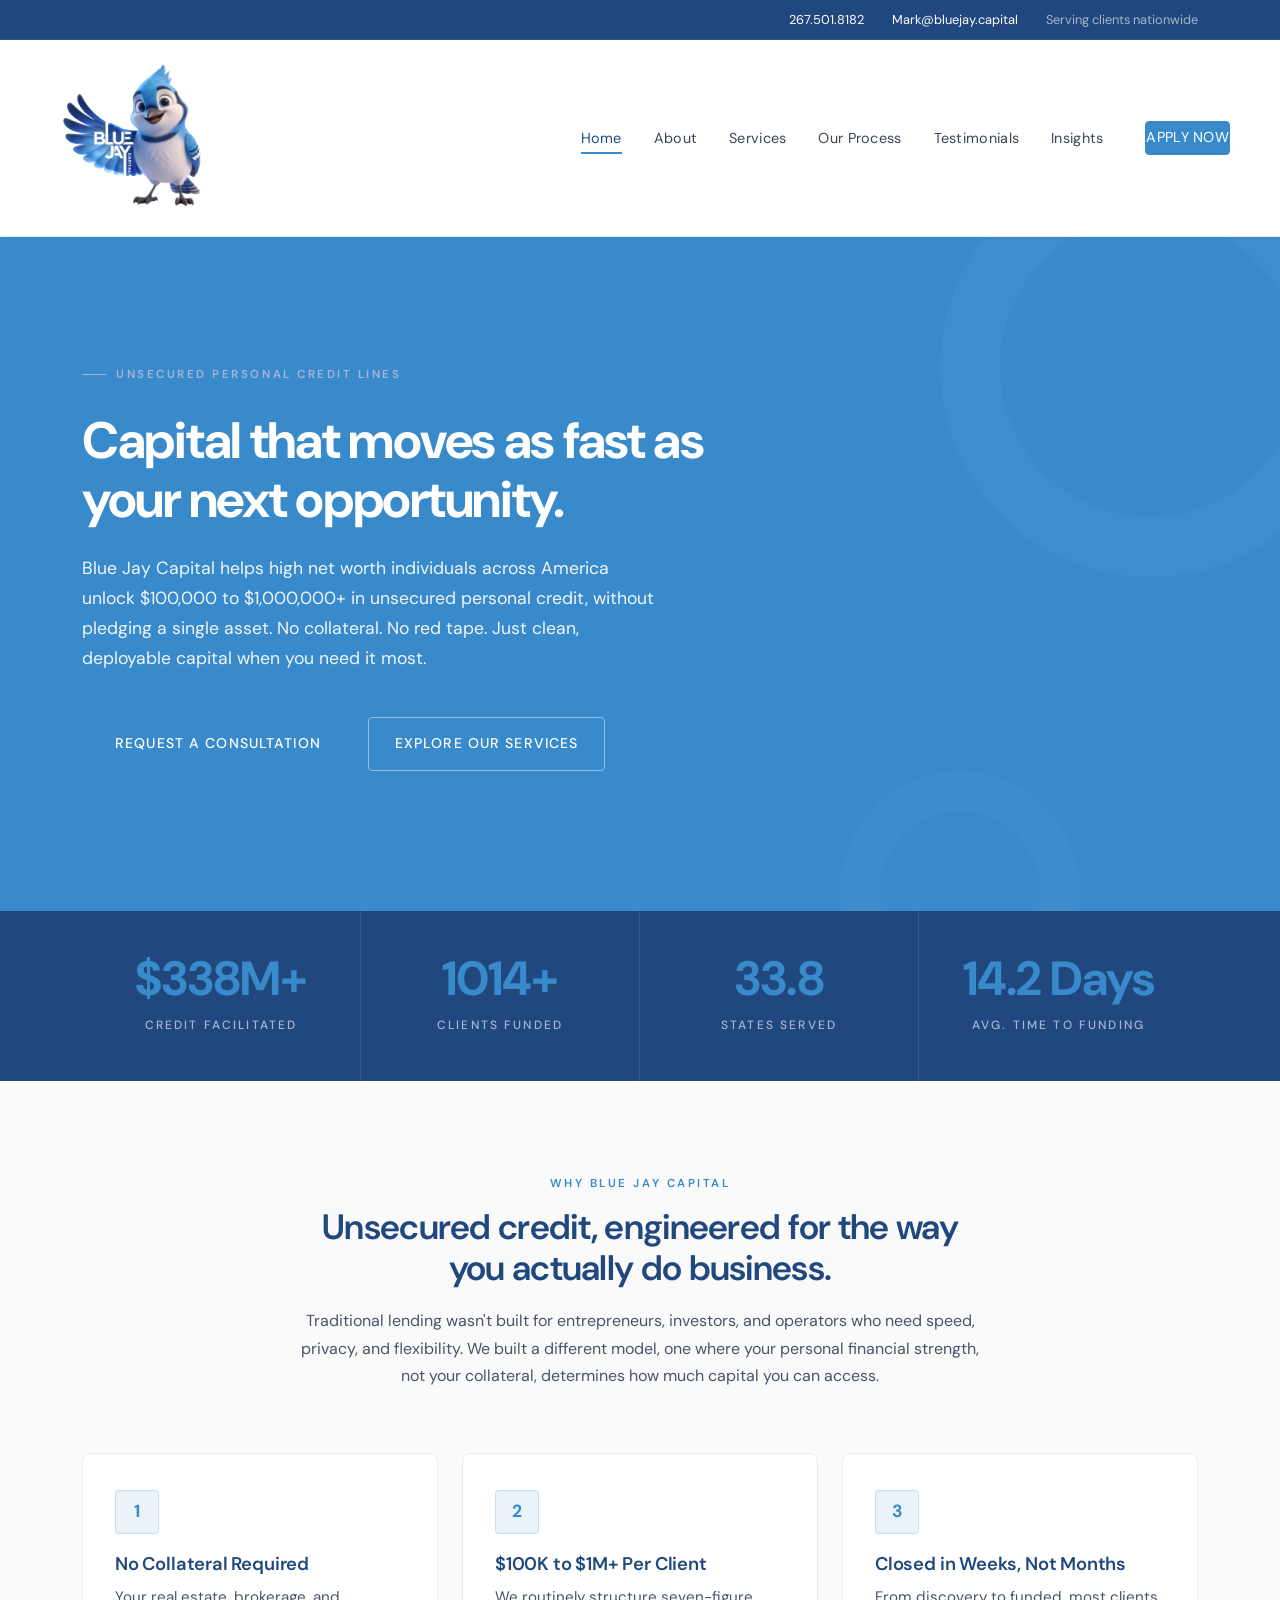
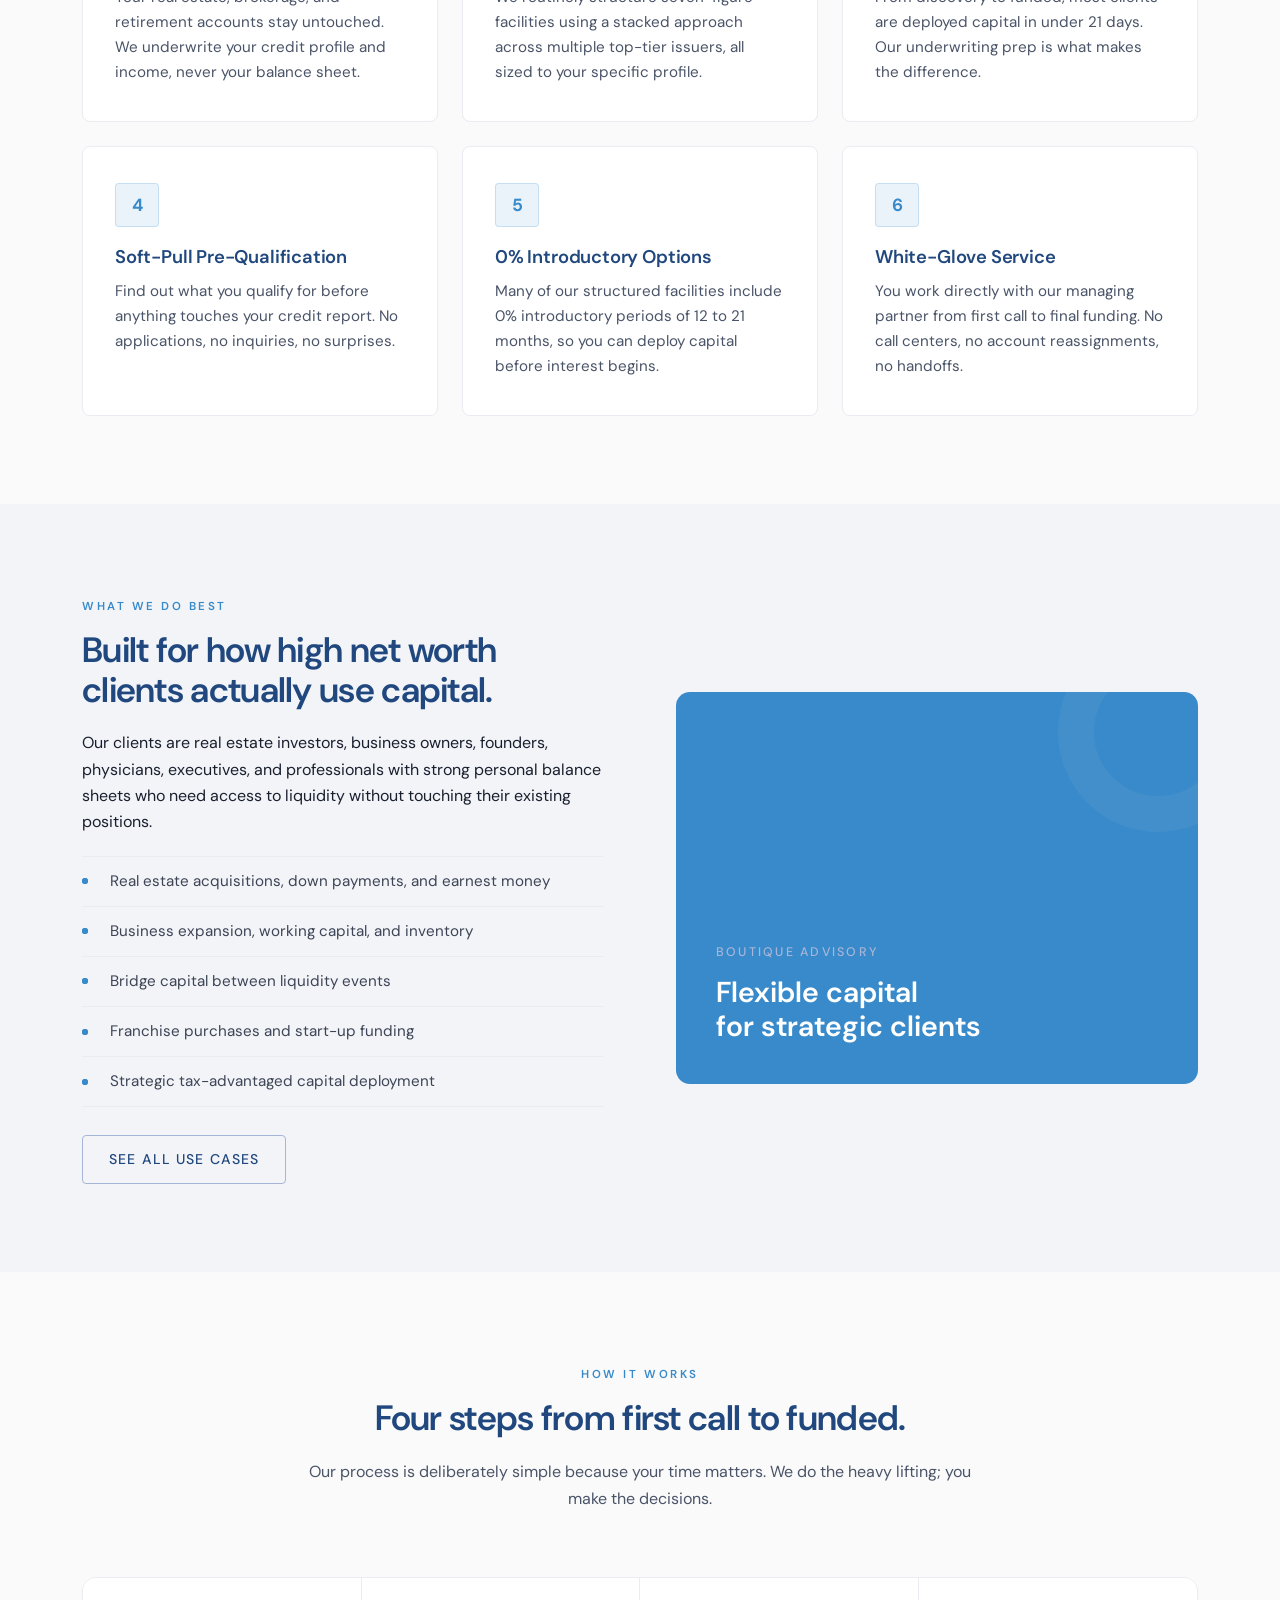
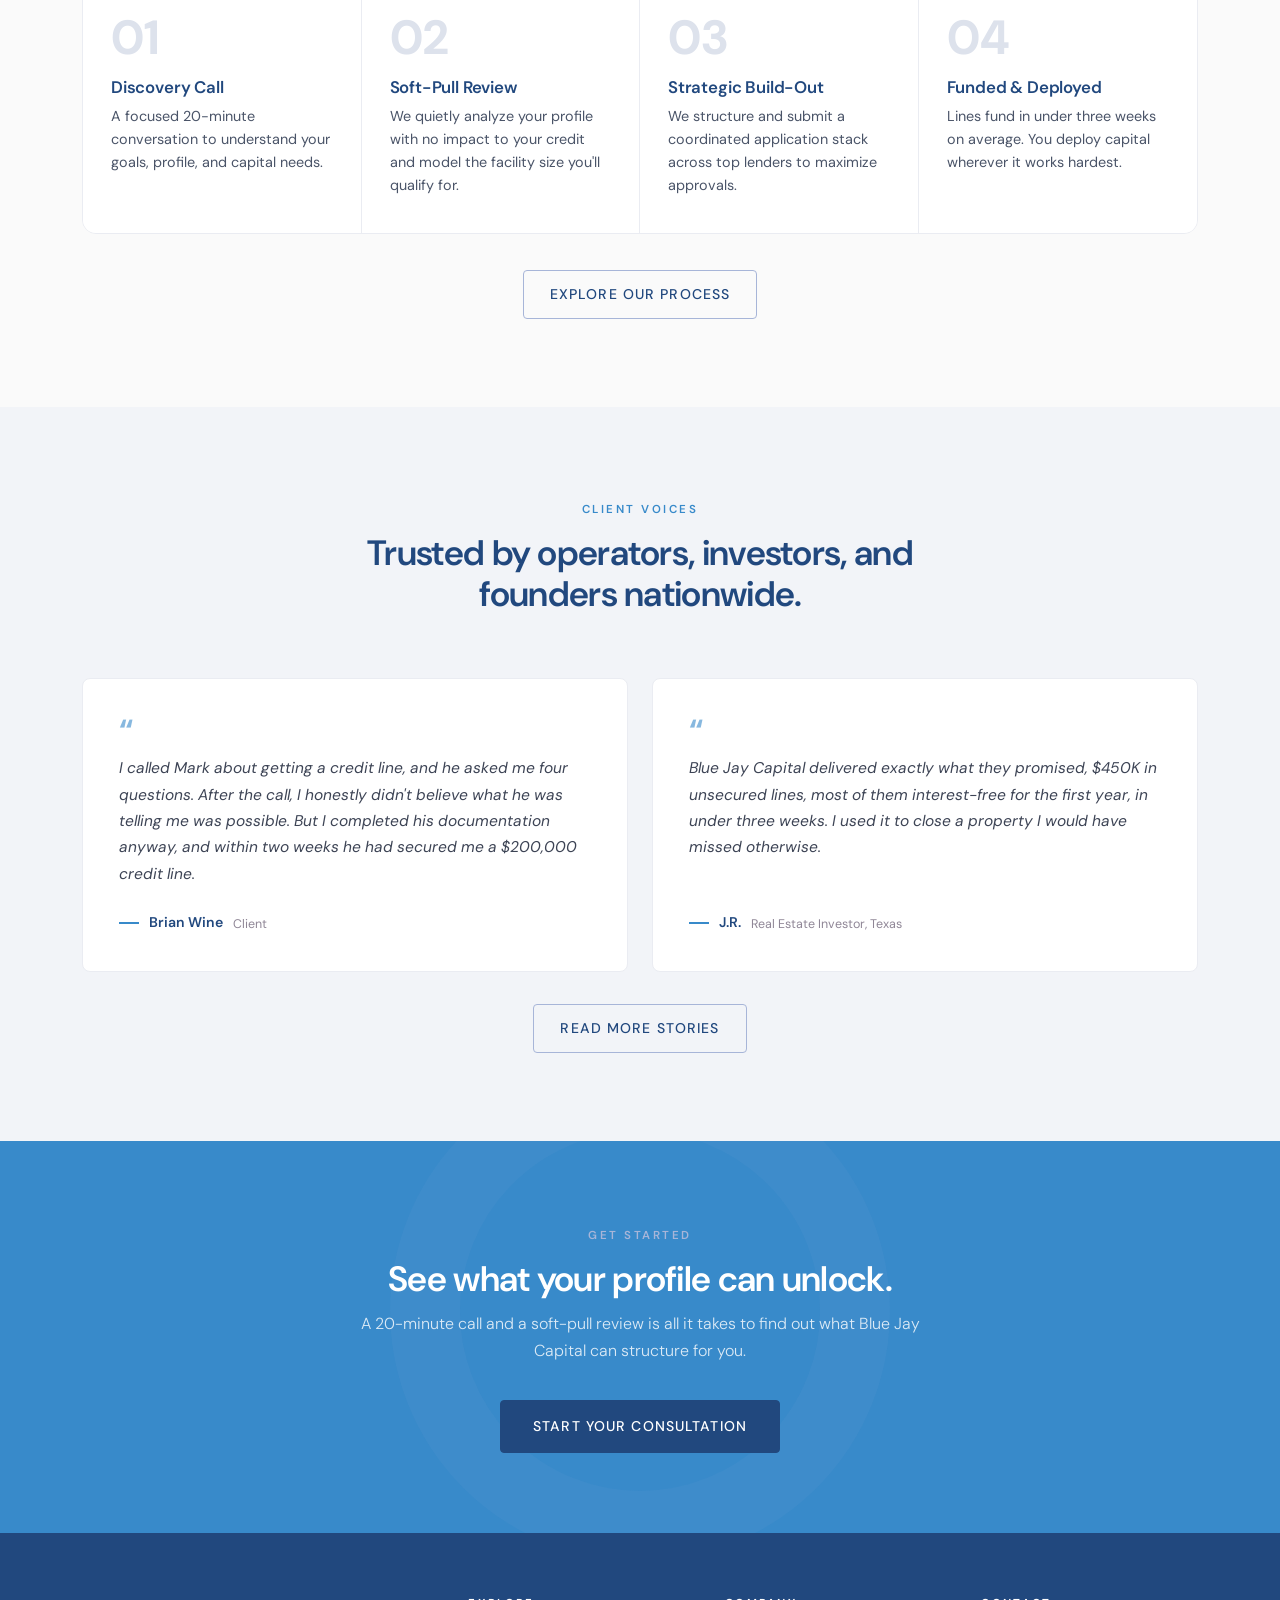
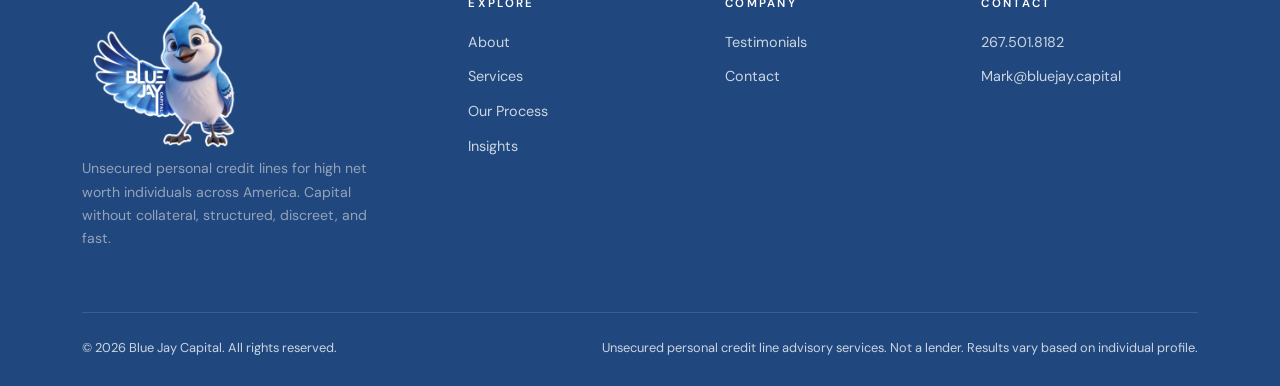
==== commit 43aa8769: "Add files via upload" ====
--- a/index.html
+++ b/index.html
@@ -197,14 +197,6 @@
     </div>
   </section>
 
-  <!-- QUOTE STRIP -->
-  <div class="quote-strip reveal">
-    <div class="container">
-      <blockquote>"I came in thinking it was a scam. It's not, this has been the best investment I've made yet."</blockquote>
-      <cite>Brian Wine &nbsp;·&nbsp; Client</cite>
-    </div>
-  </div>
-
   <!-- TESTIMONIALS -->
   <section class="bg-soft">
     <div class="container">
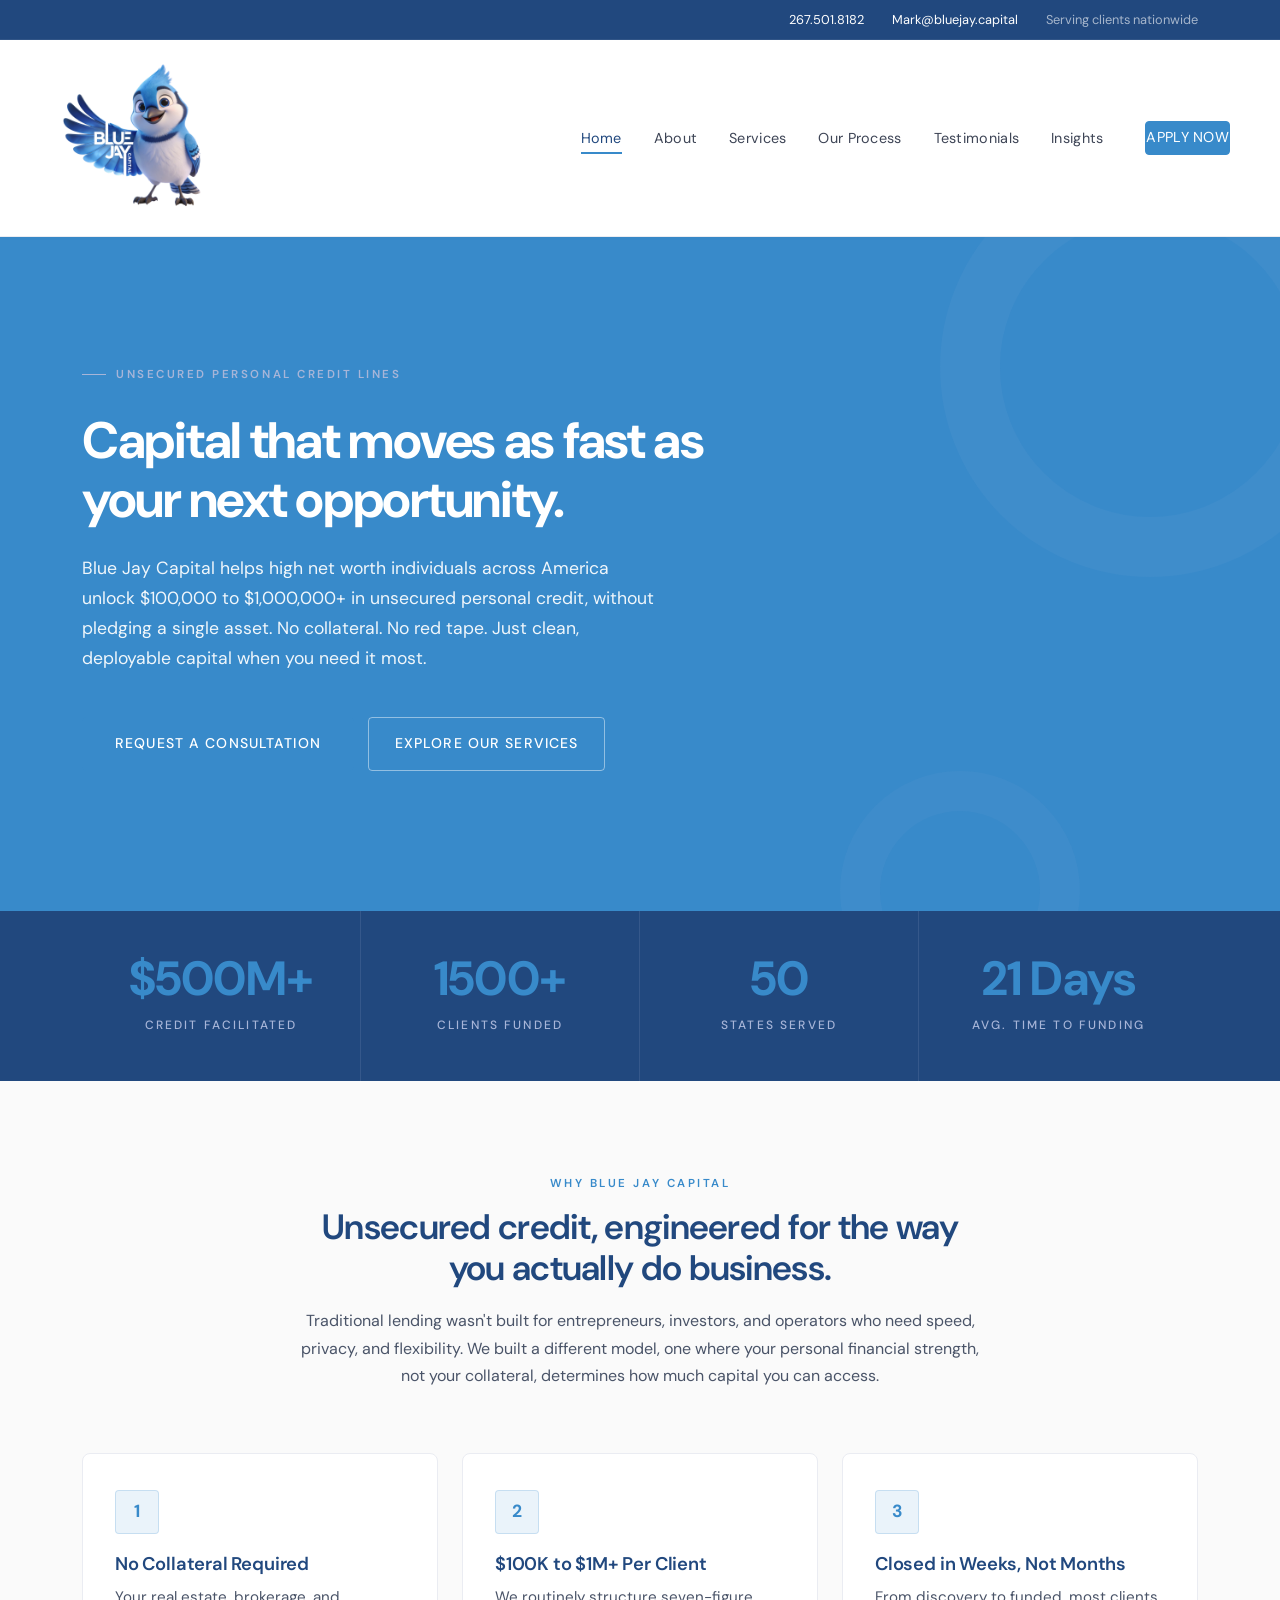
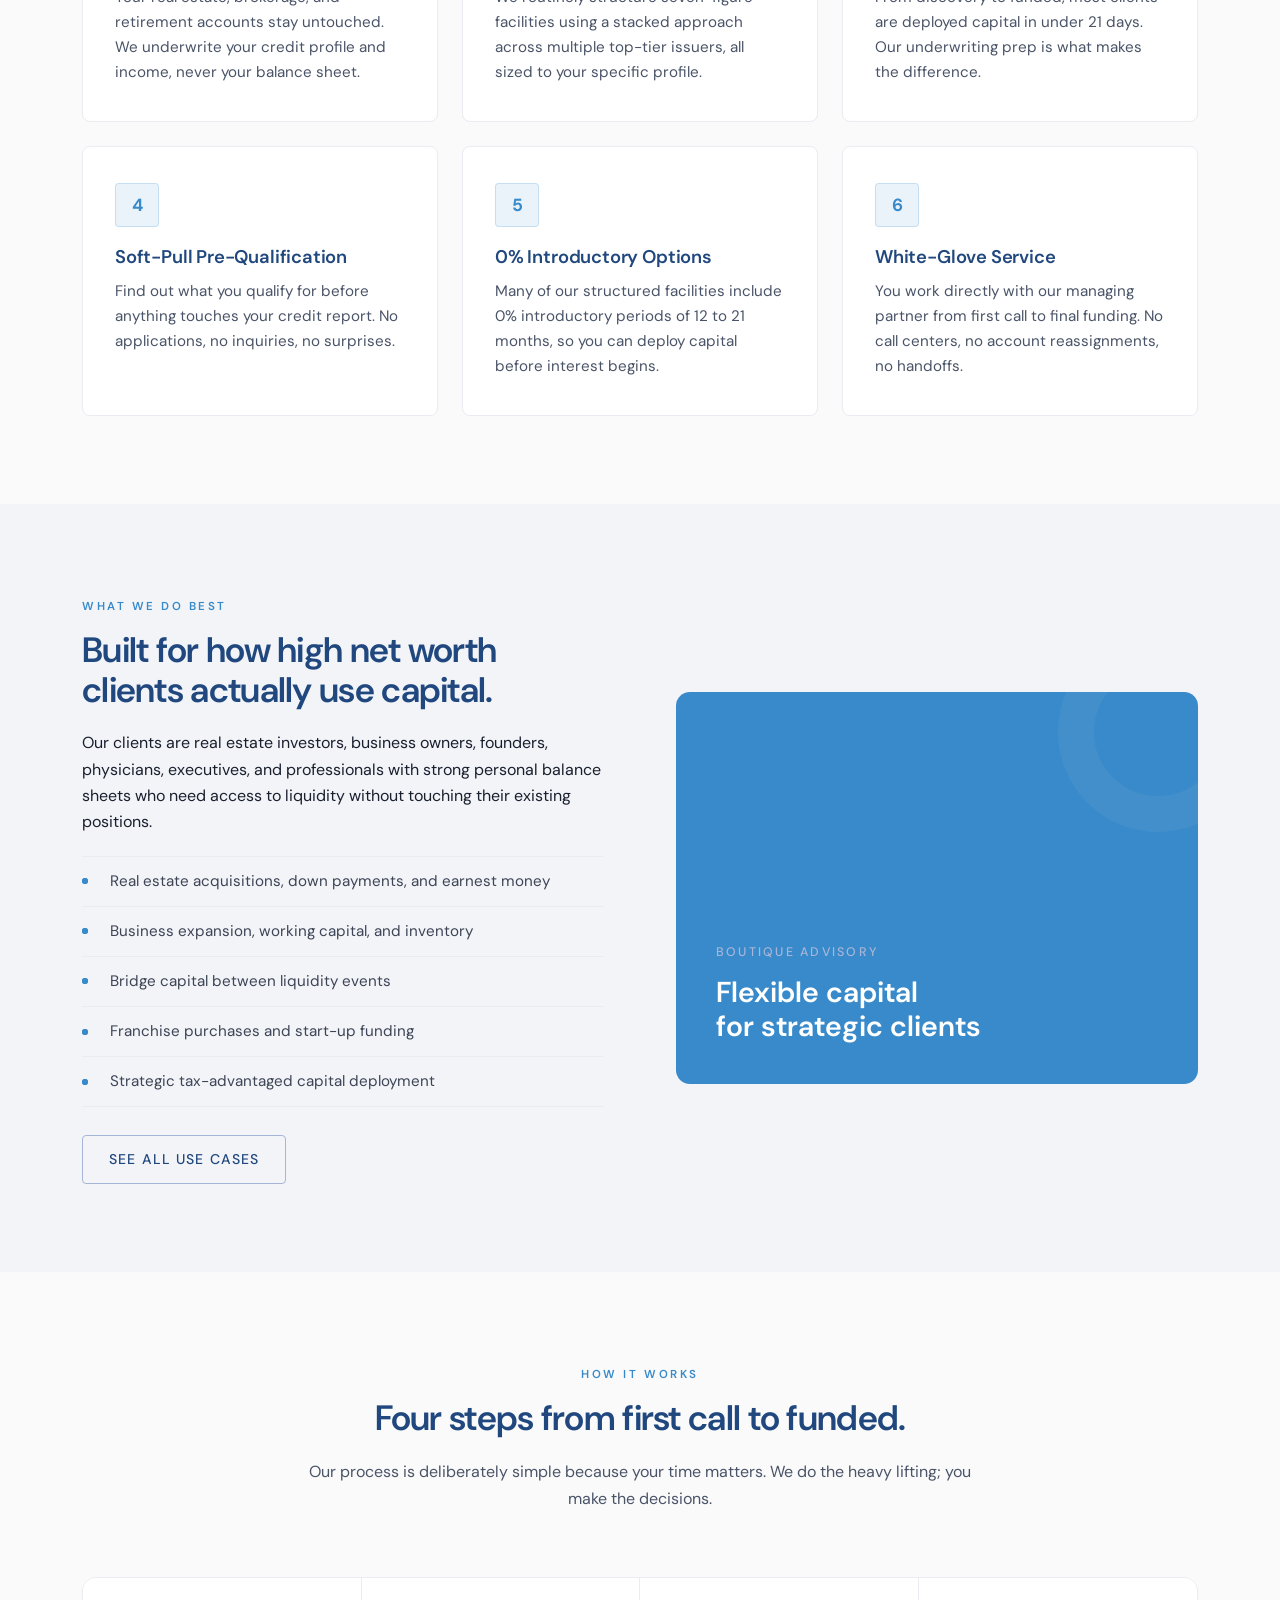
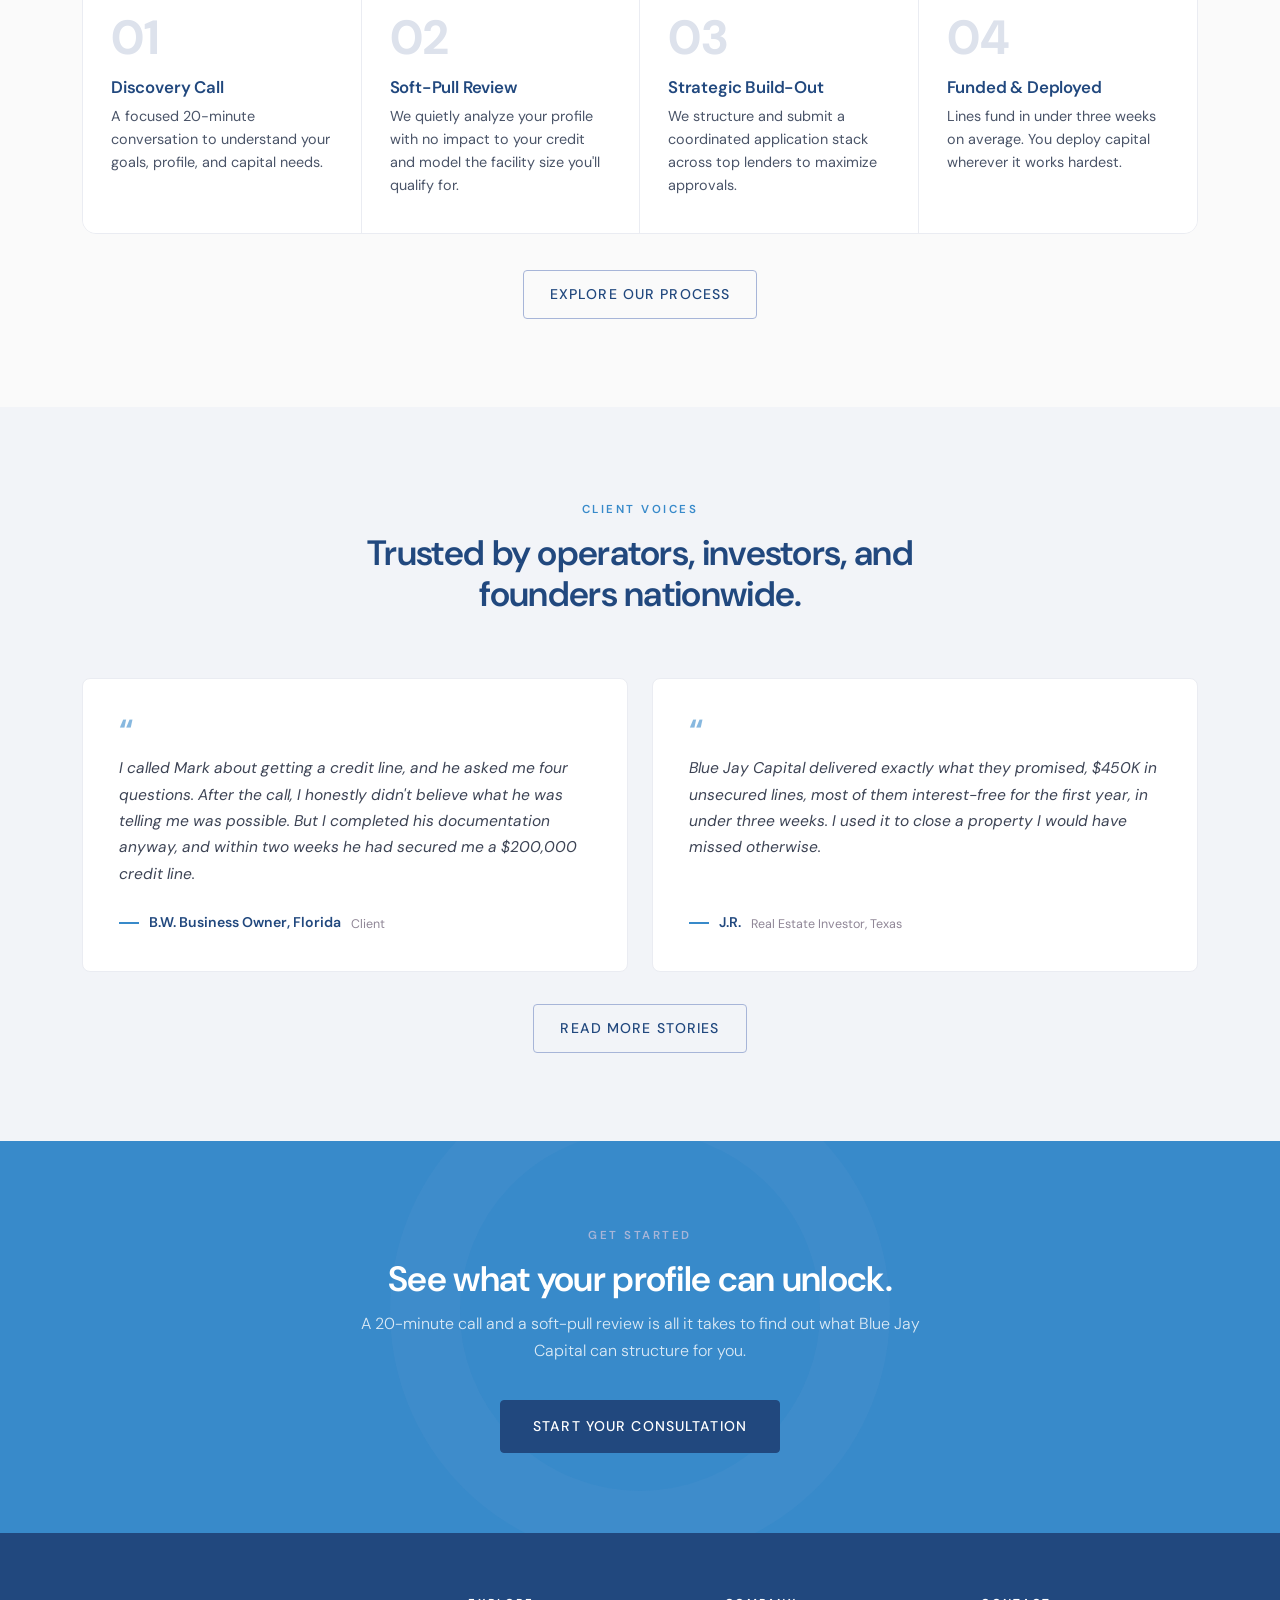
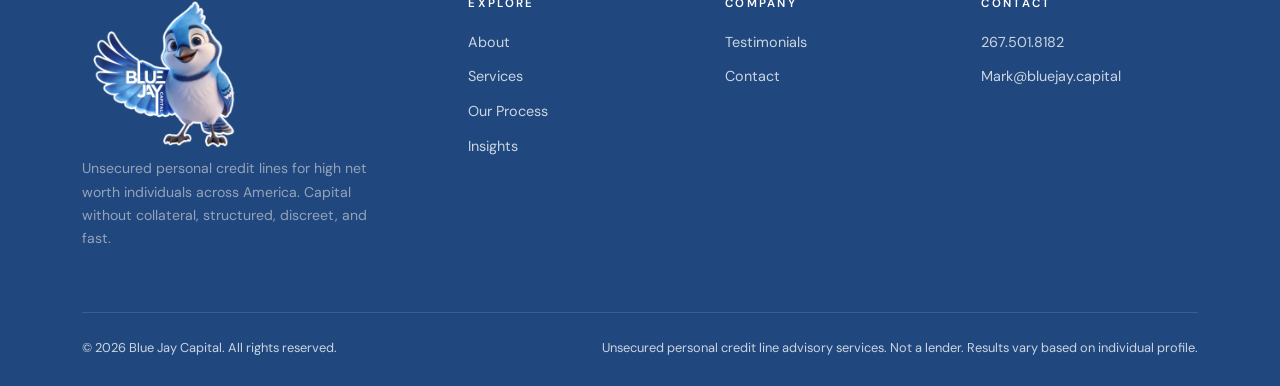
==== commit c55c7298: "Update index.html" ====
--- a/index.html
+++ b/index.html
@@ -208,7 +208,7 @@
         <div class="testimonial reveal">
           <span class="testimonial-quote">&ldquo;</span>
           <blockquote>I called Mark about getting a credit line, and he asked me four questions. After the call, I honestly didn't believe what he was telling me was possible. But I completed his documentation anyway, and within two weeks he had secured me a $200,000 credit line.</blockquote>
-          <cite>Brian Wine<span class="role">Client</span></cite>
+          <cite>B.W. Business Owner, Florida<span class="role">Client</span></cite>
         </div>
         <div class="testimonial reveal reveal-delay-1">
           <span class="testimonial-quote">&ldquo;</span>
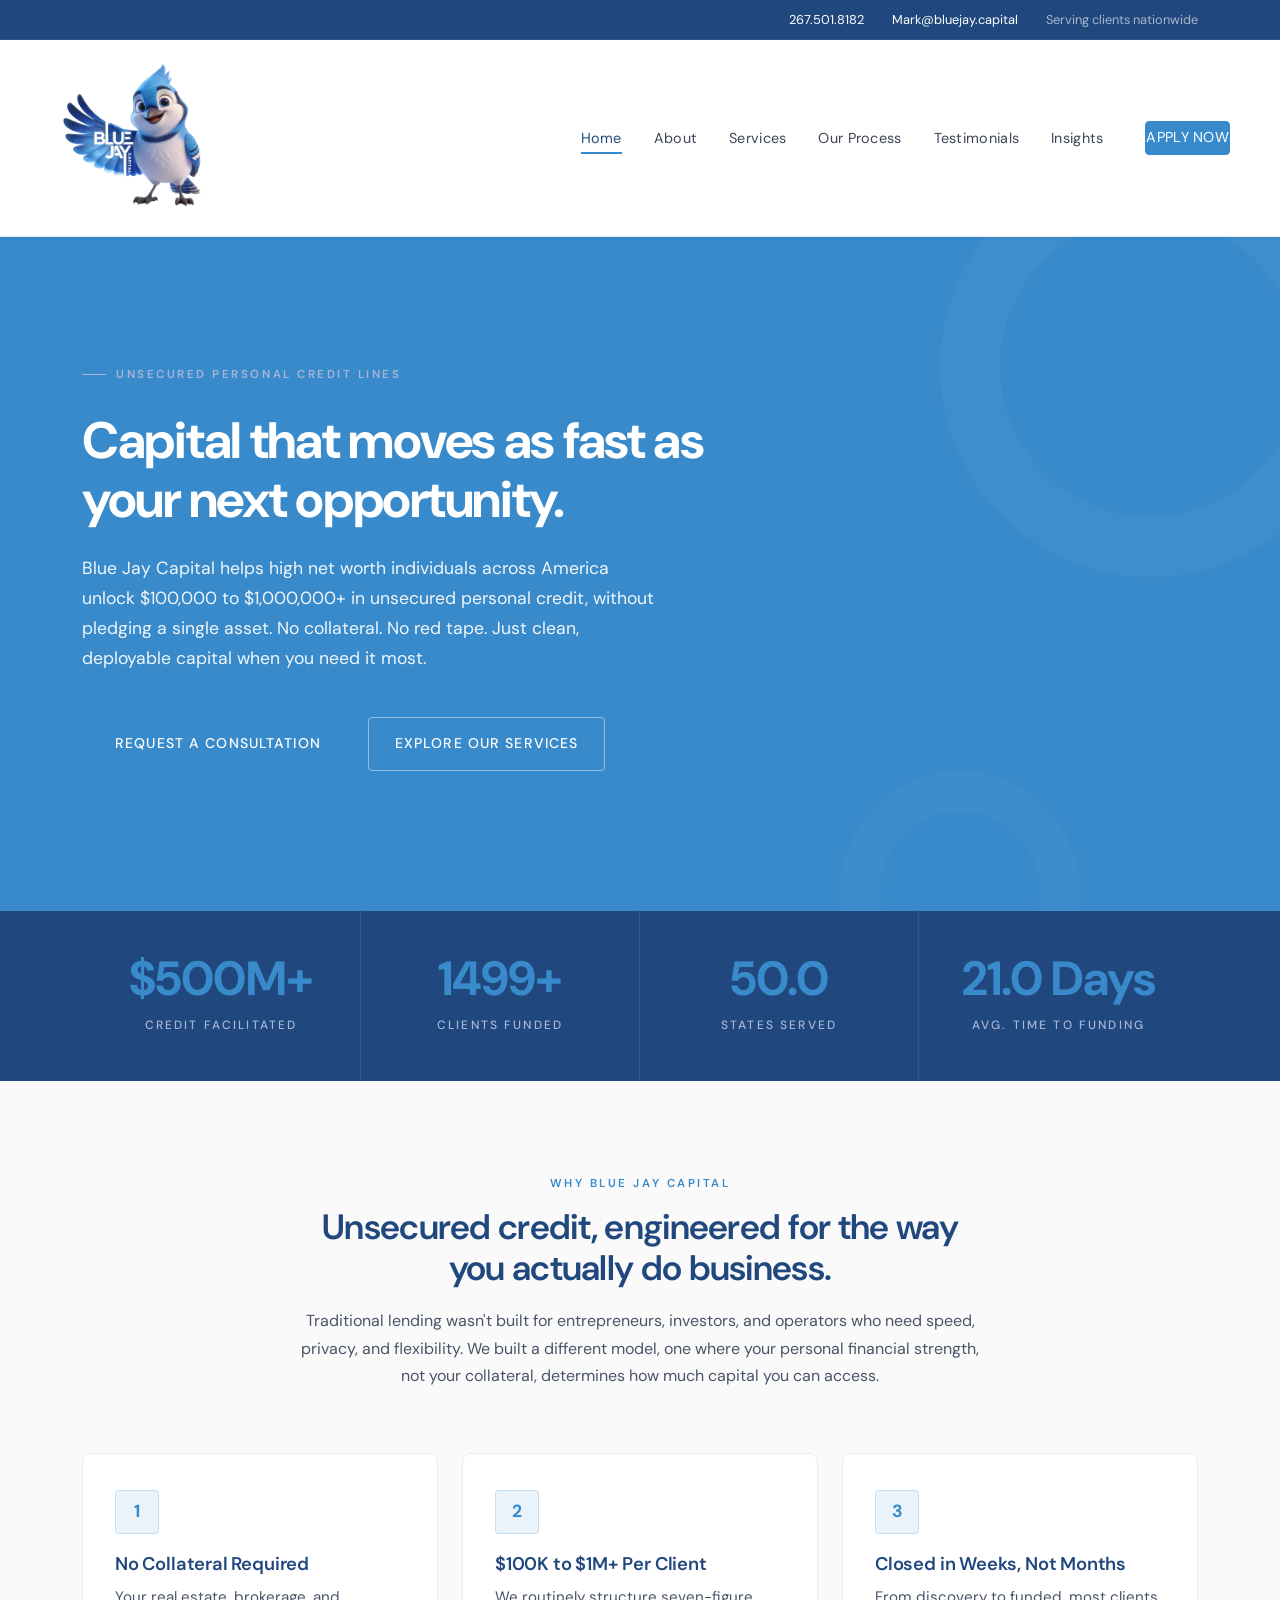
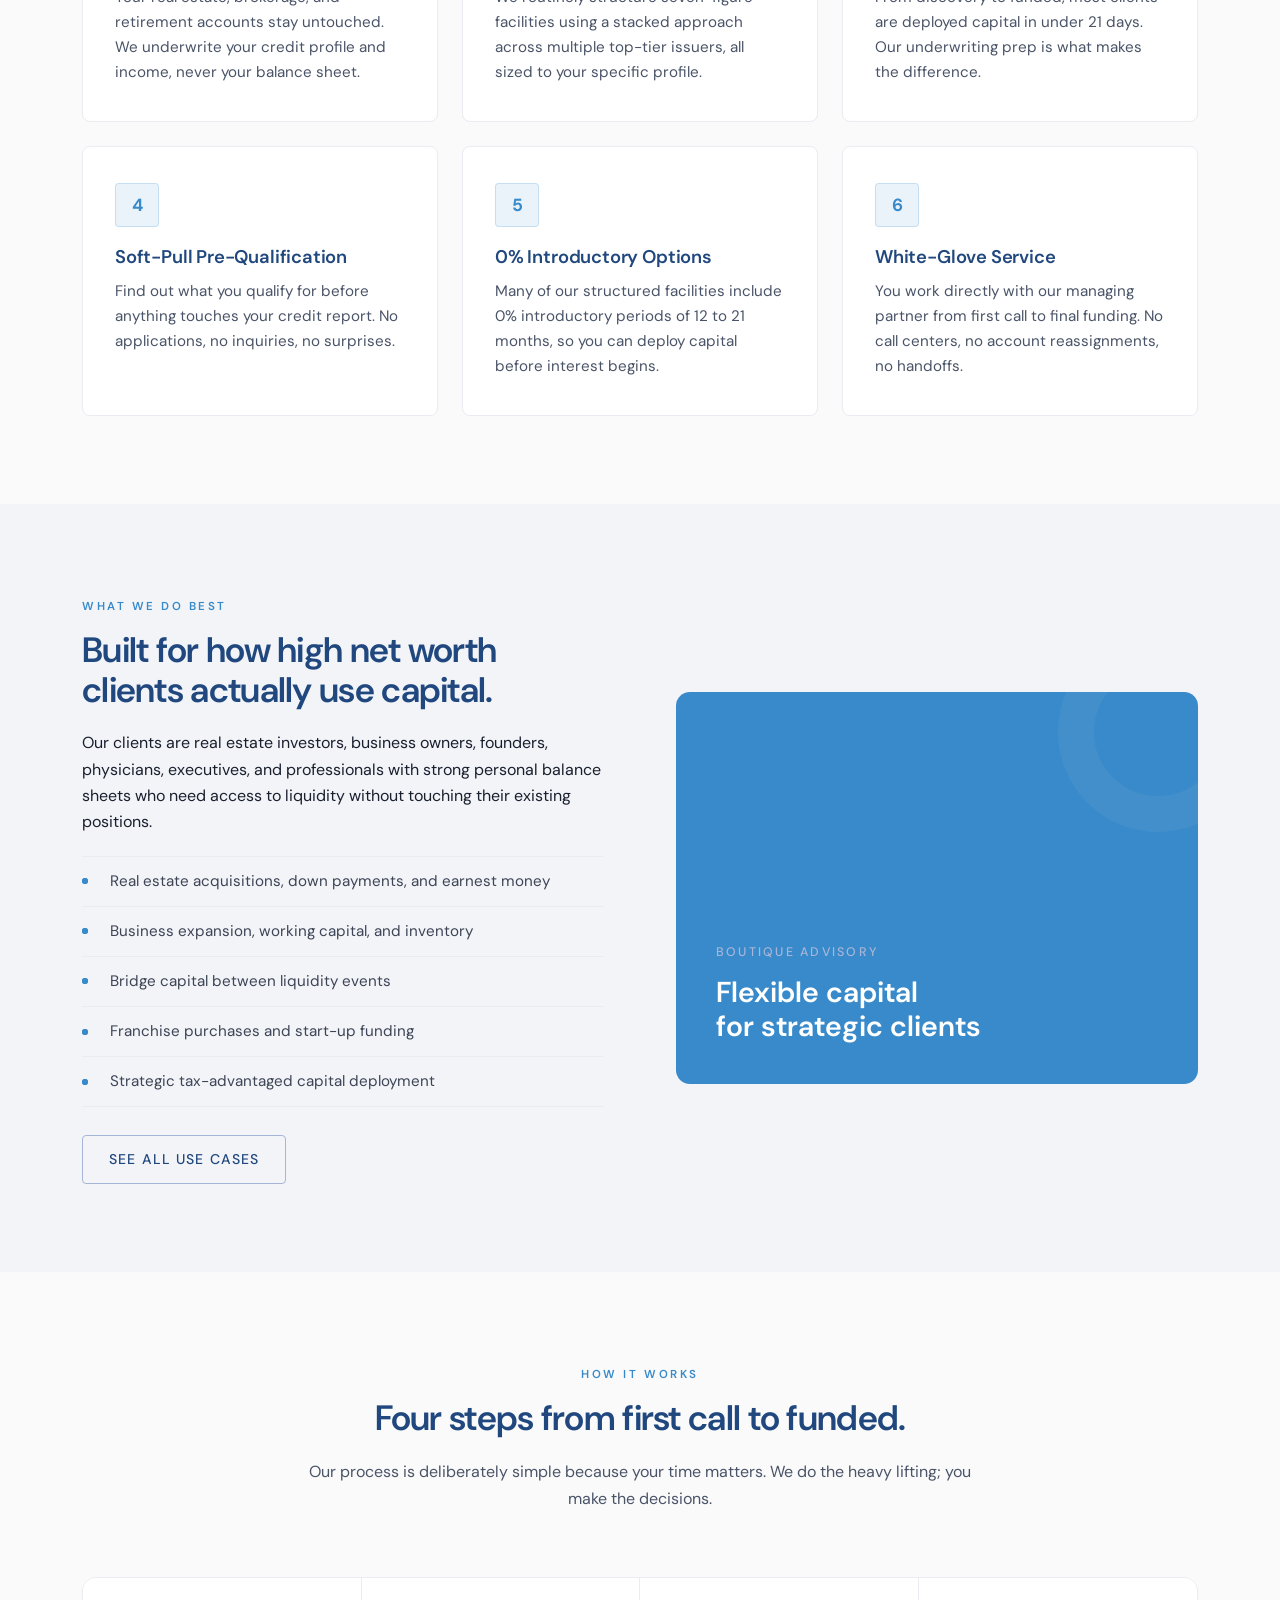
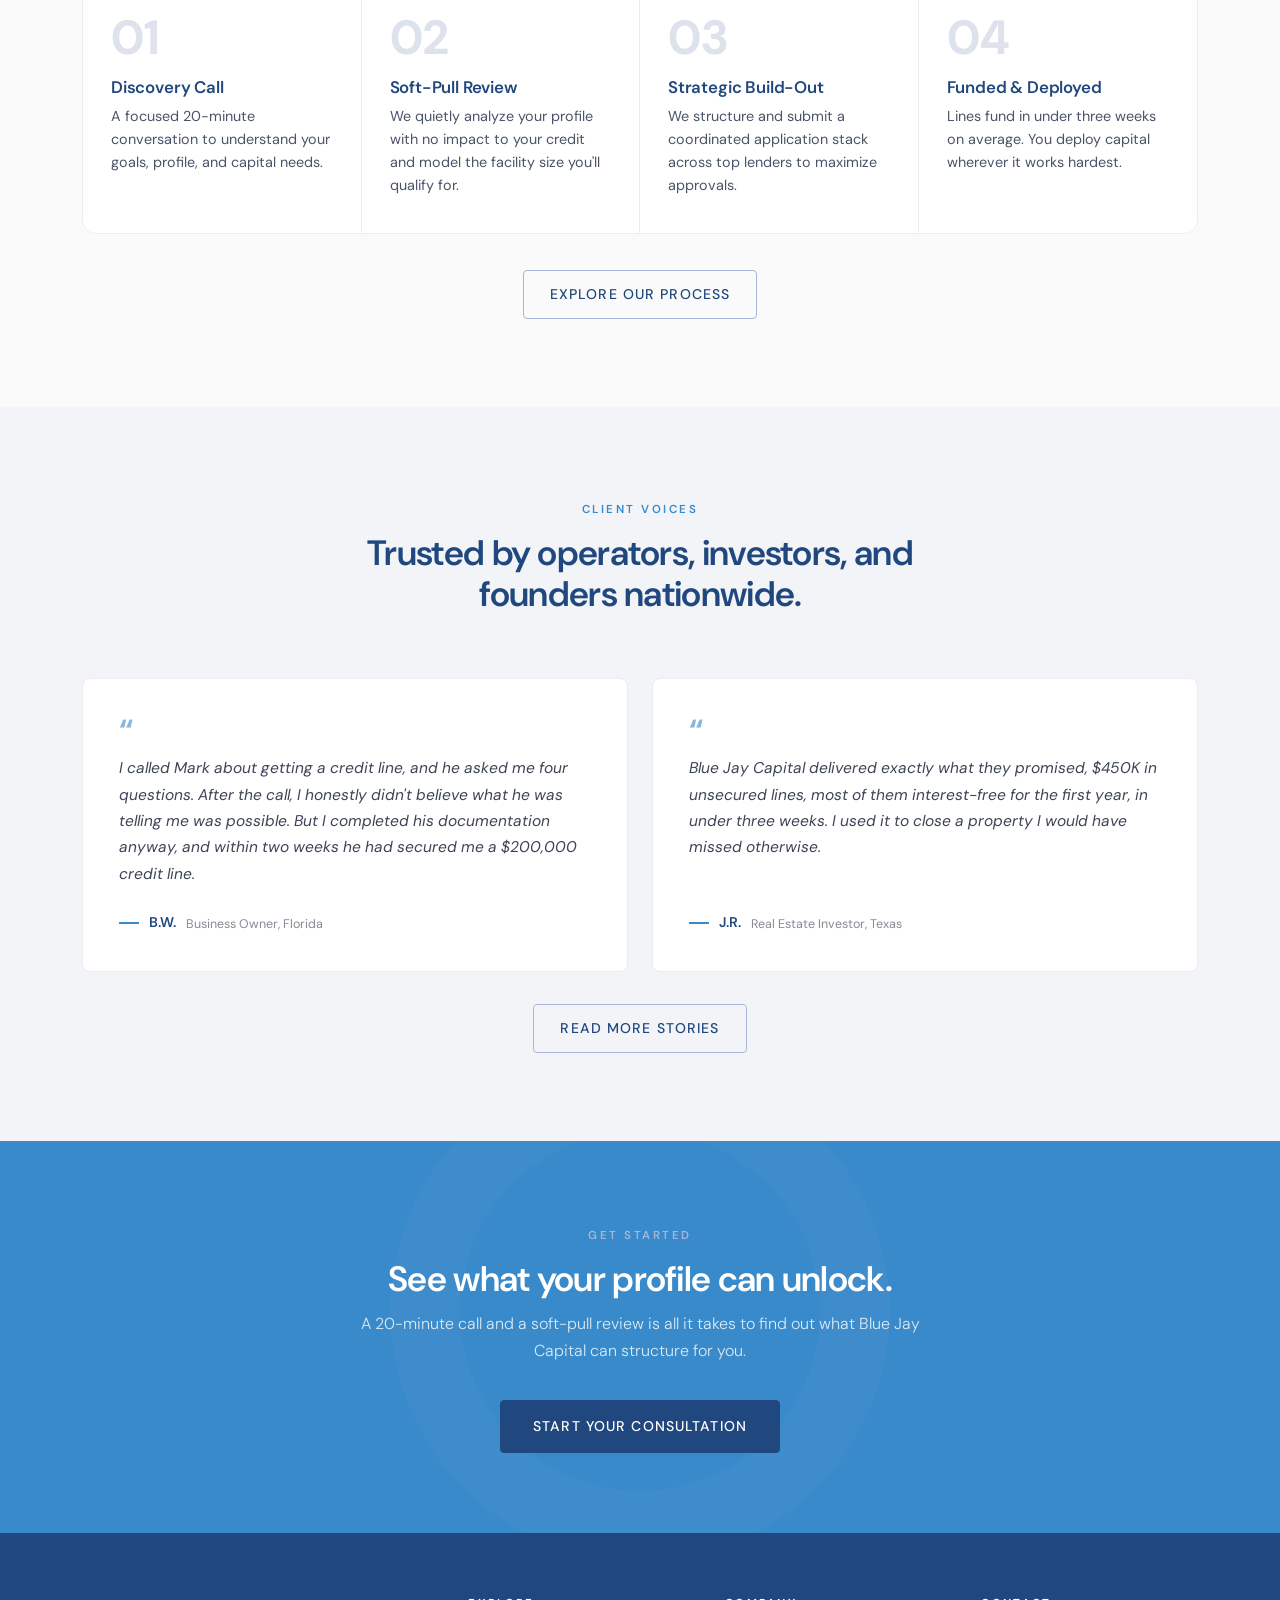
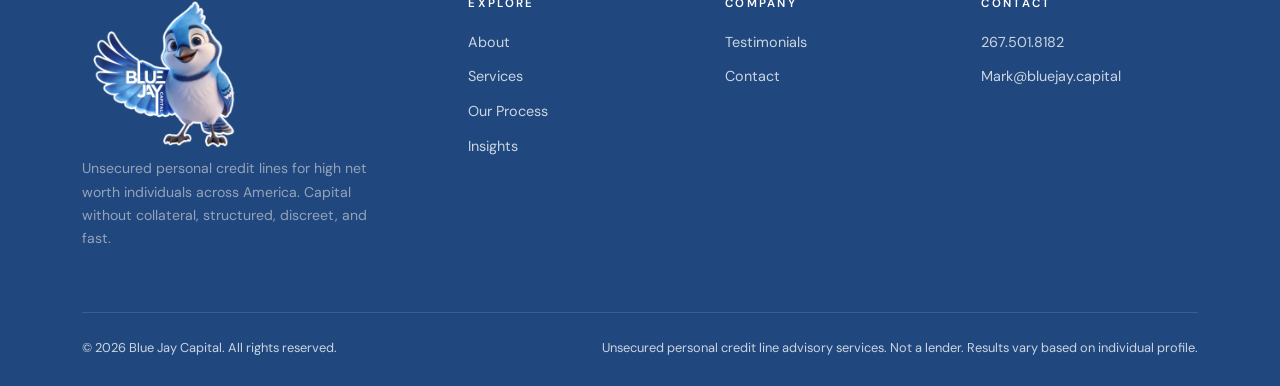
==== commit ac93942e: "Update index.html" ====
--- a/index.html
+++ b/index.html
@@ -208,7 +208,7 @@
         <div class="testimonial reveal">
           <span class="testimonial-quote">&ldquo;</span>
           <blockquote>I called Mark about getting a credit line, and he asked me four questions. After the call, I honestly didn't believe what he was telling me was possible. But I completed his documentation anyway, and within two weeks he had secured me a $200,000 credit line.</blockquote>
-          <cite>B.W. Business Owner, Florida<span class="role">Client</span></cite>
+          <cite>B.W.<span class="role">Business Owner, Florida</span></cite>
         </div>
         <div class="testimonial reveal reveal-delay-1">
           <span class="testimonial-quote">&ldquo;</span>
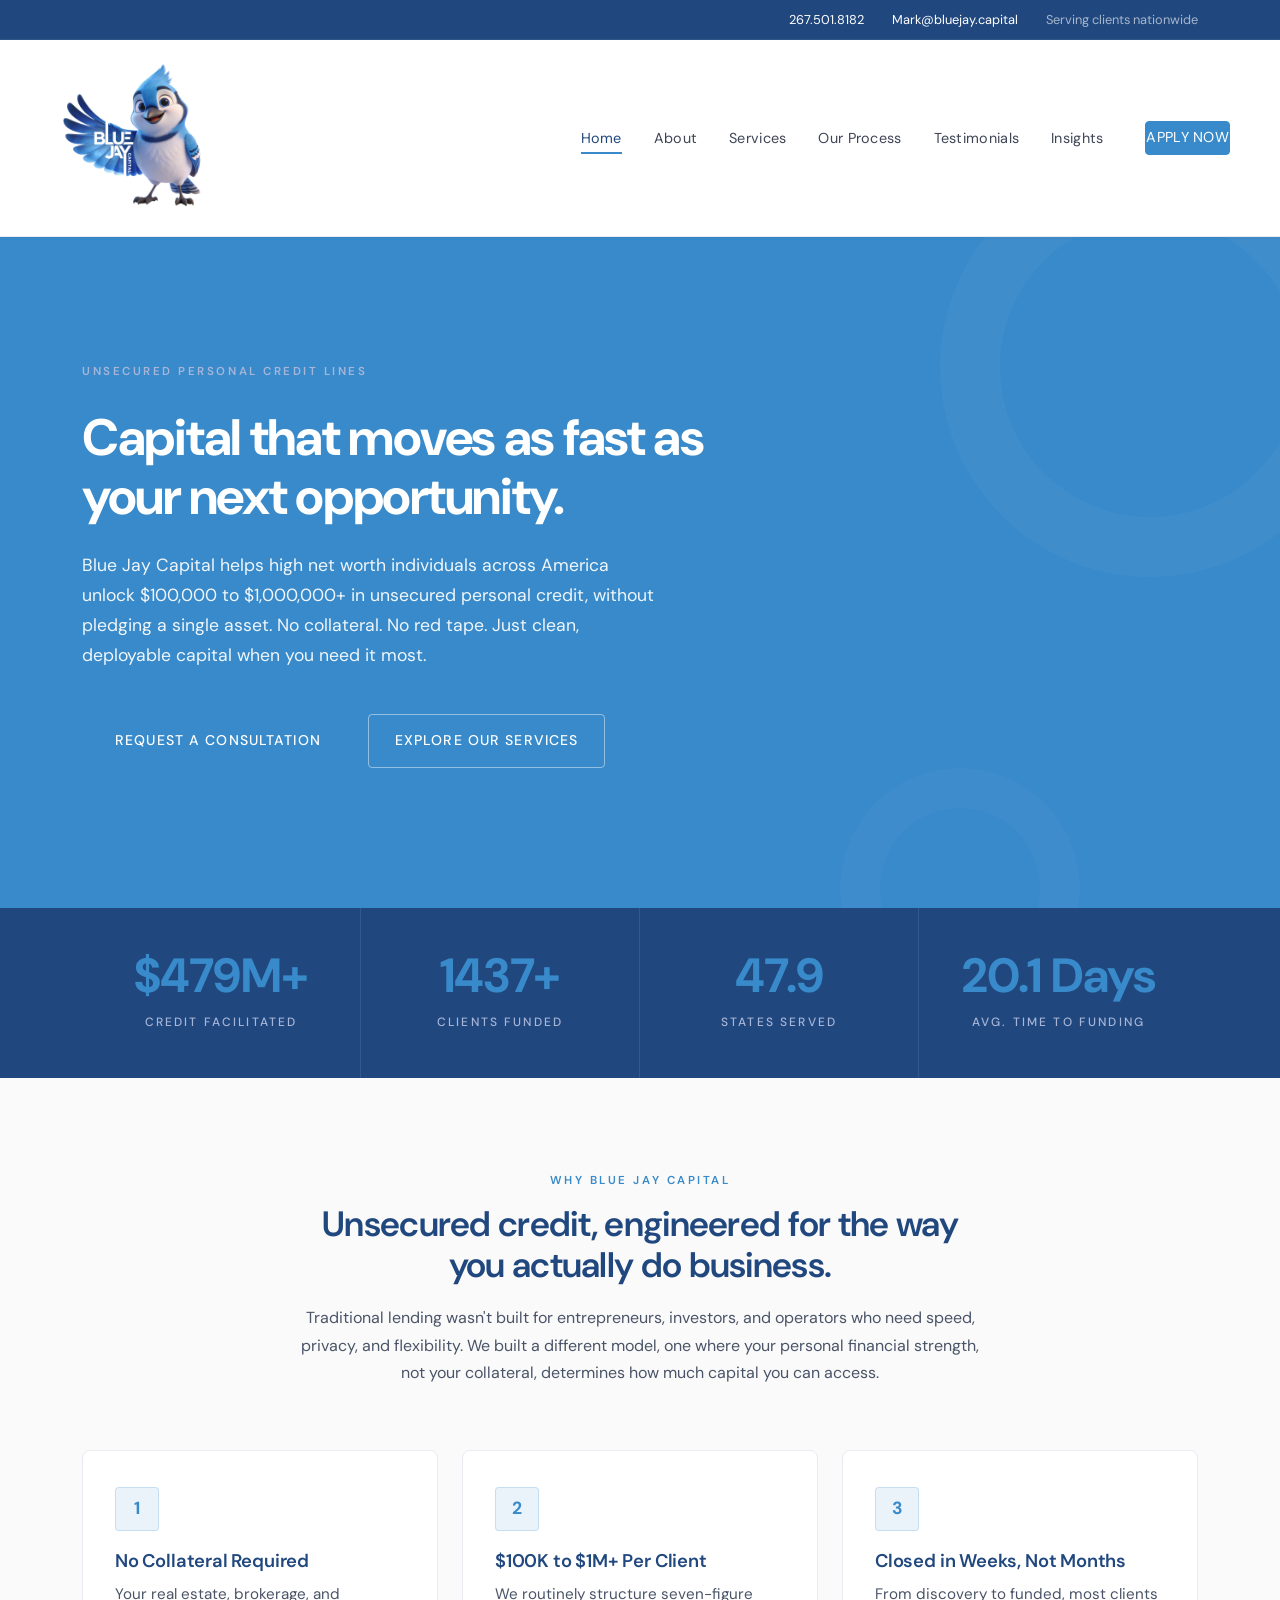
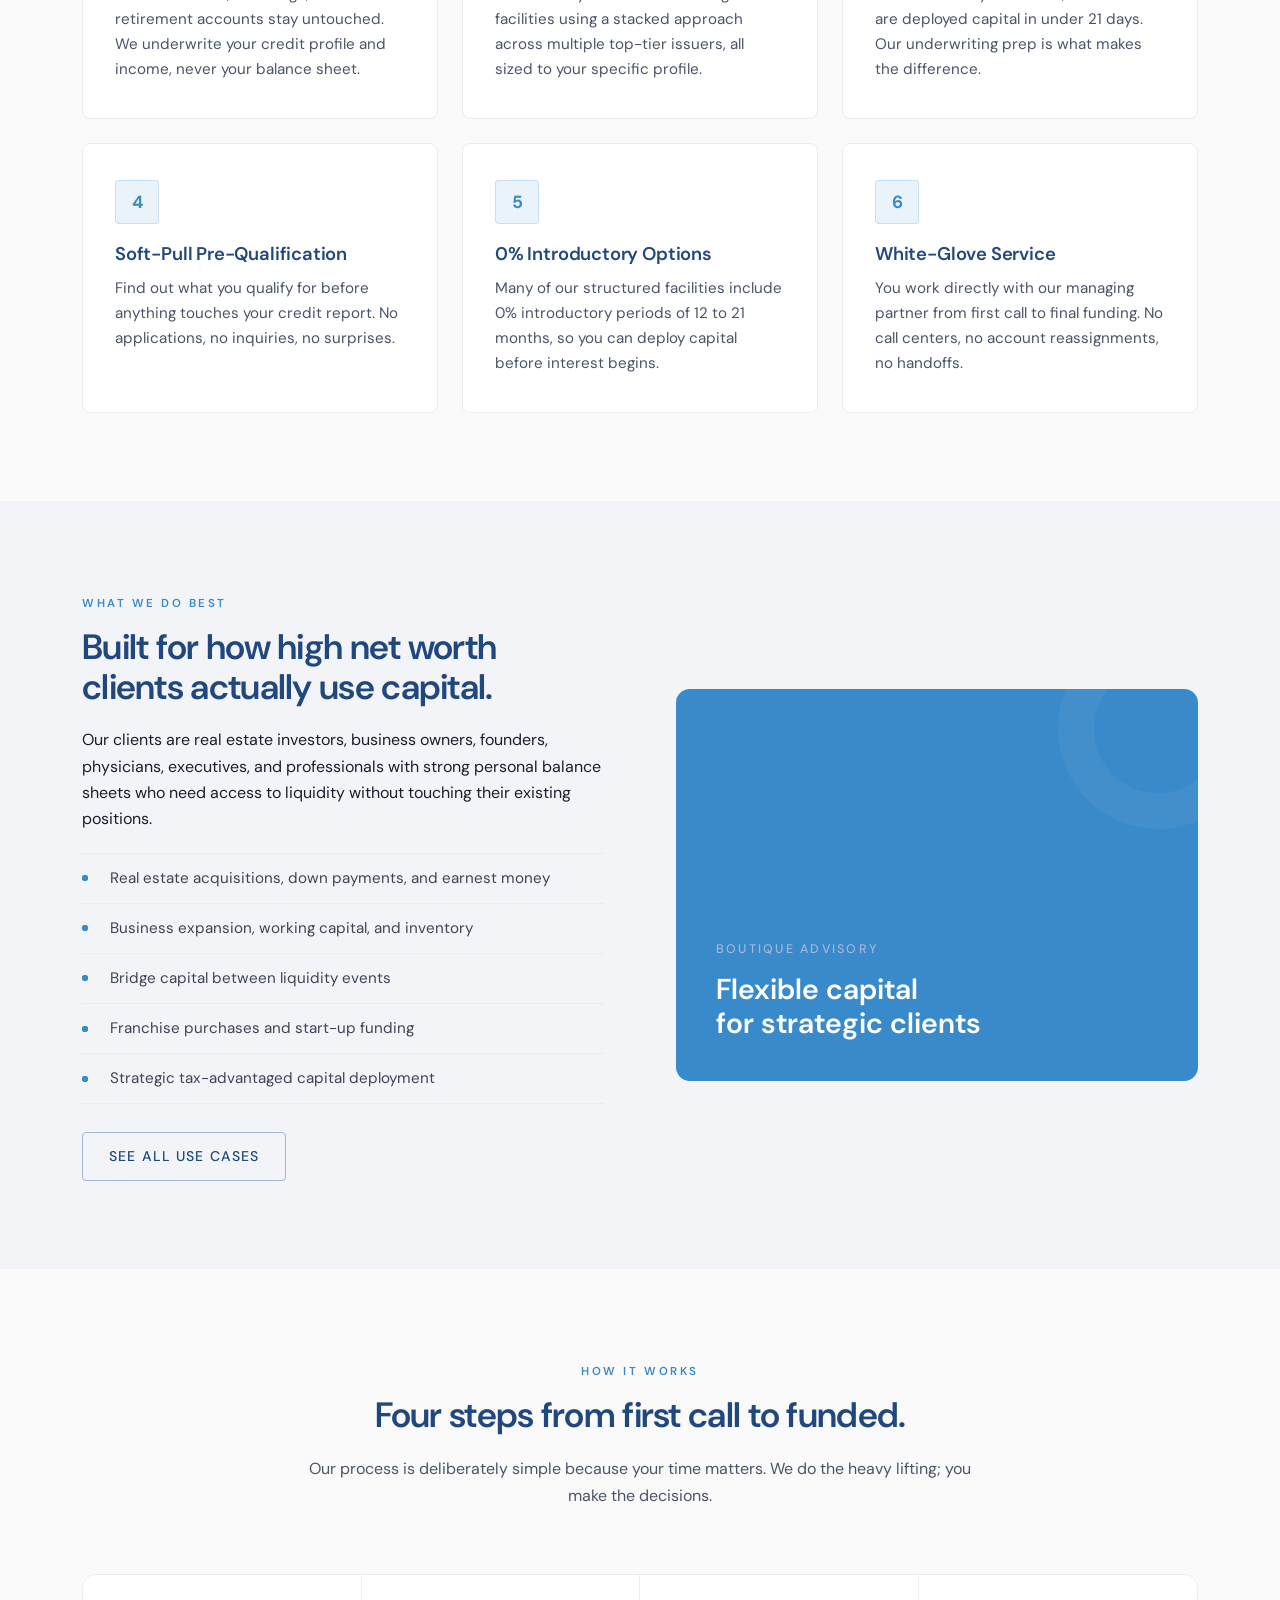
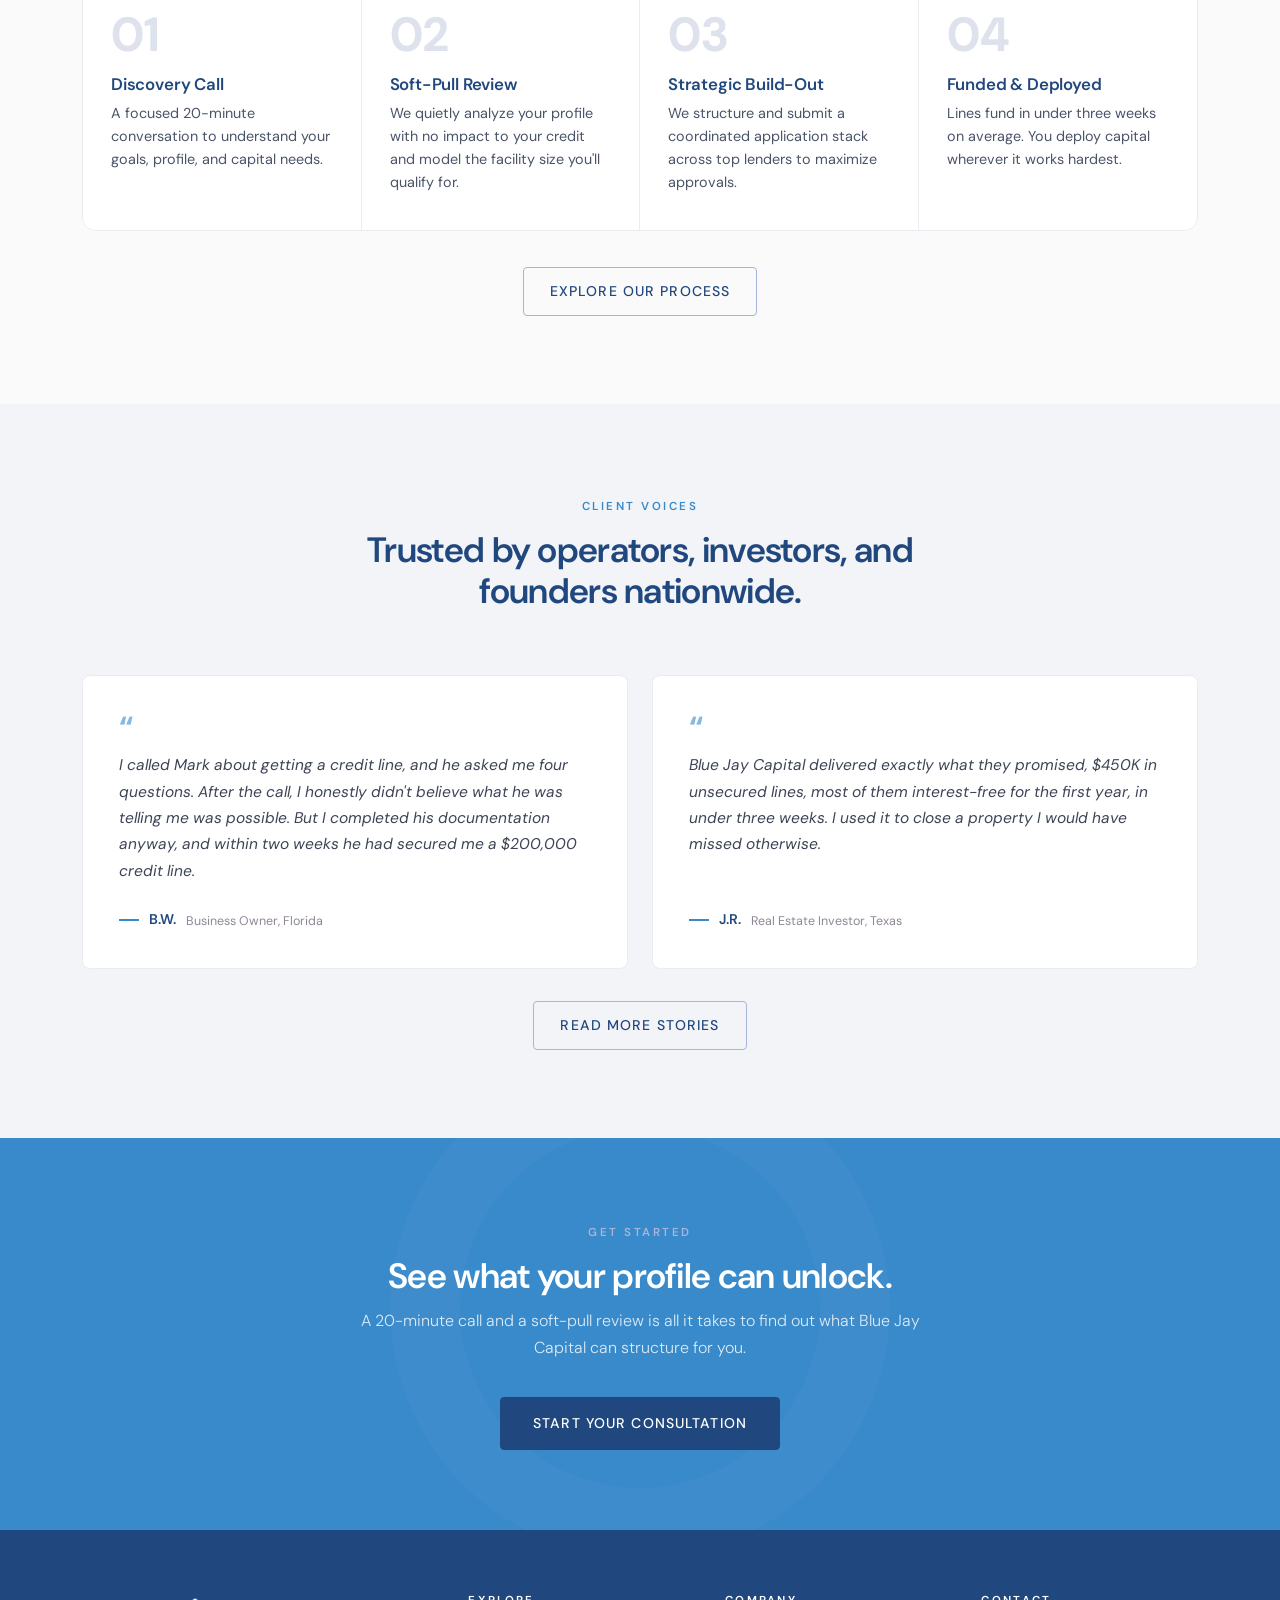
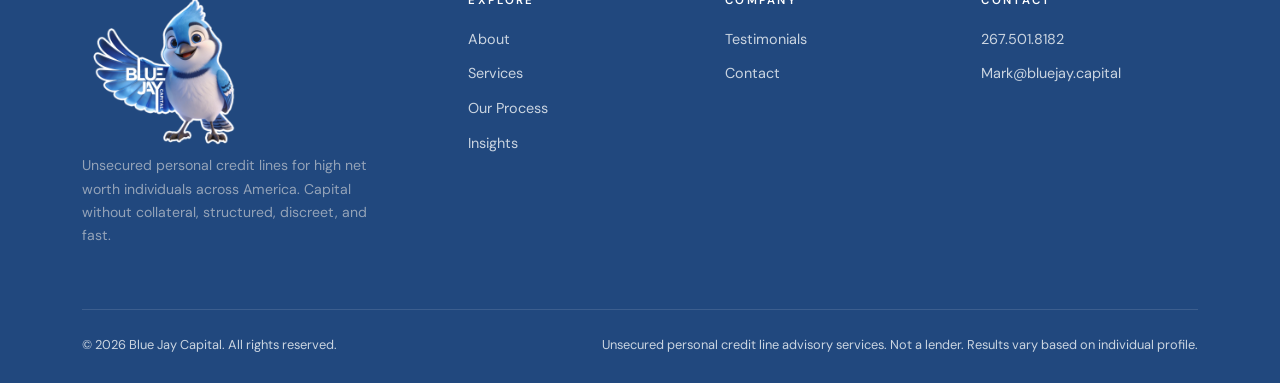
==== commit 34e17edb: "Update index.html" ====
--- a/index.html
+++ b/index.html
@@ -7,6 +7,7 @@
   <meta name="description" content="Blue Jay Capital helps high net worth individuals across America secure $100K to $1M+ in unsecured personal credit lines, without collateral, without friction." />
   <link href="https://fonts.googleapis.com/css2?family=DM+Sans:wght@300;400;500;600;700&display=swap" rel="stylesheet" />
   <link rel="stylesheet" href="css/styles.css" />
+  <link rel="icon" type="image/x-icon" href="favicon.ico" />
 </head>
 <body>
 
--- a/css/styles.css
+++ b/css/styles.css
@@ -317,13 +317,6 @@
   text-transform: uppercase;
   color: var(--blue-pale);
   margin-bottom: 28px;
-}
-.hero-eyebrow::before {
-  content: '';
-  display: block;
-  width: 24px;
-  height: 1px;
-  background: var(--blue-pale);
 }
 
 .hero h1 {
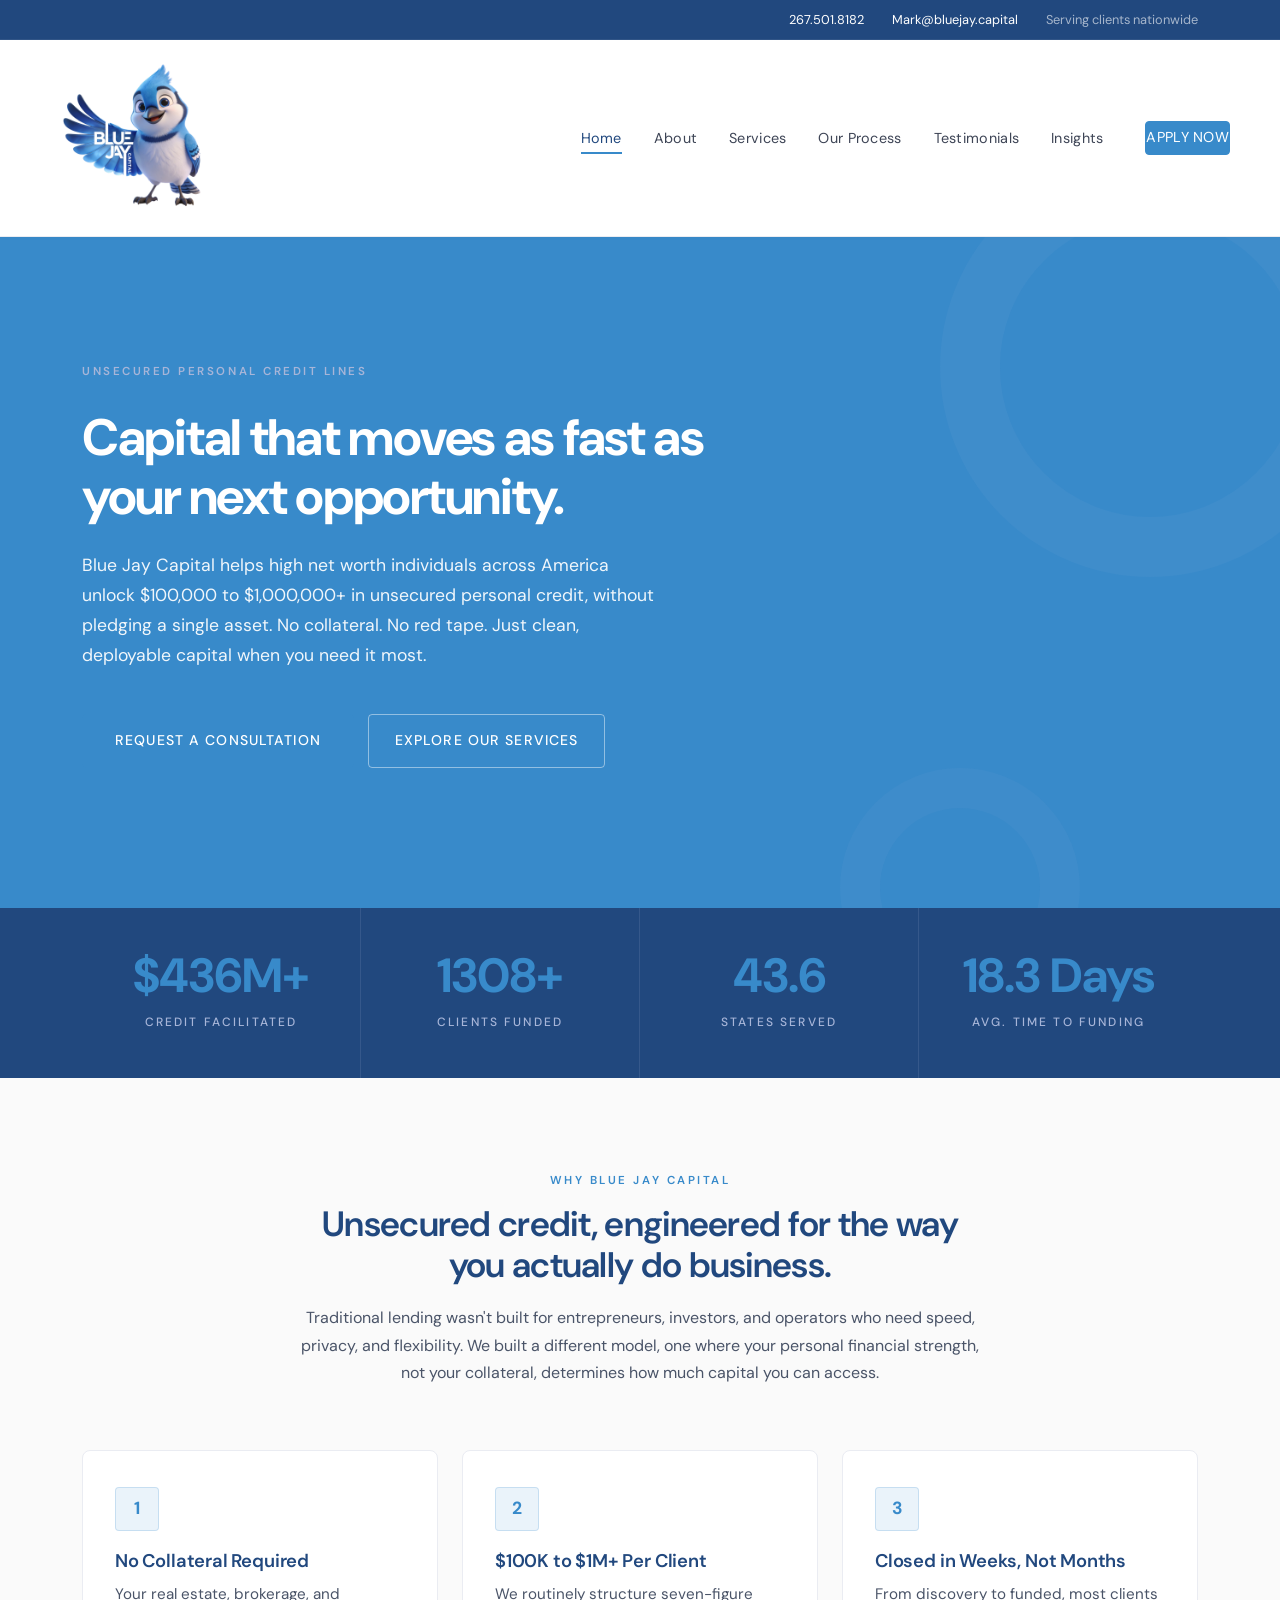
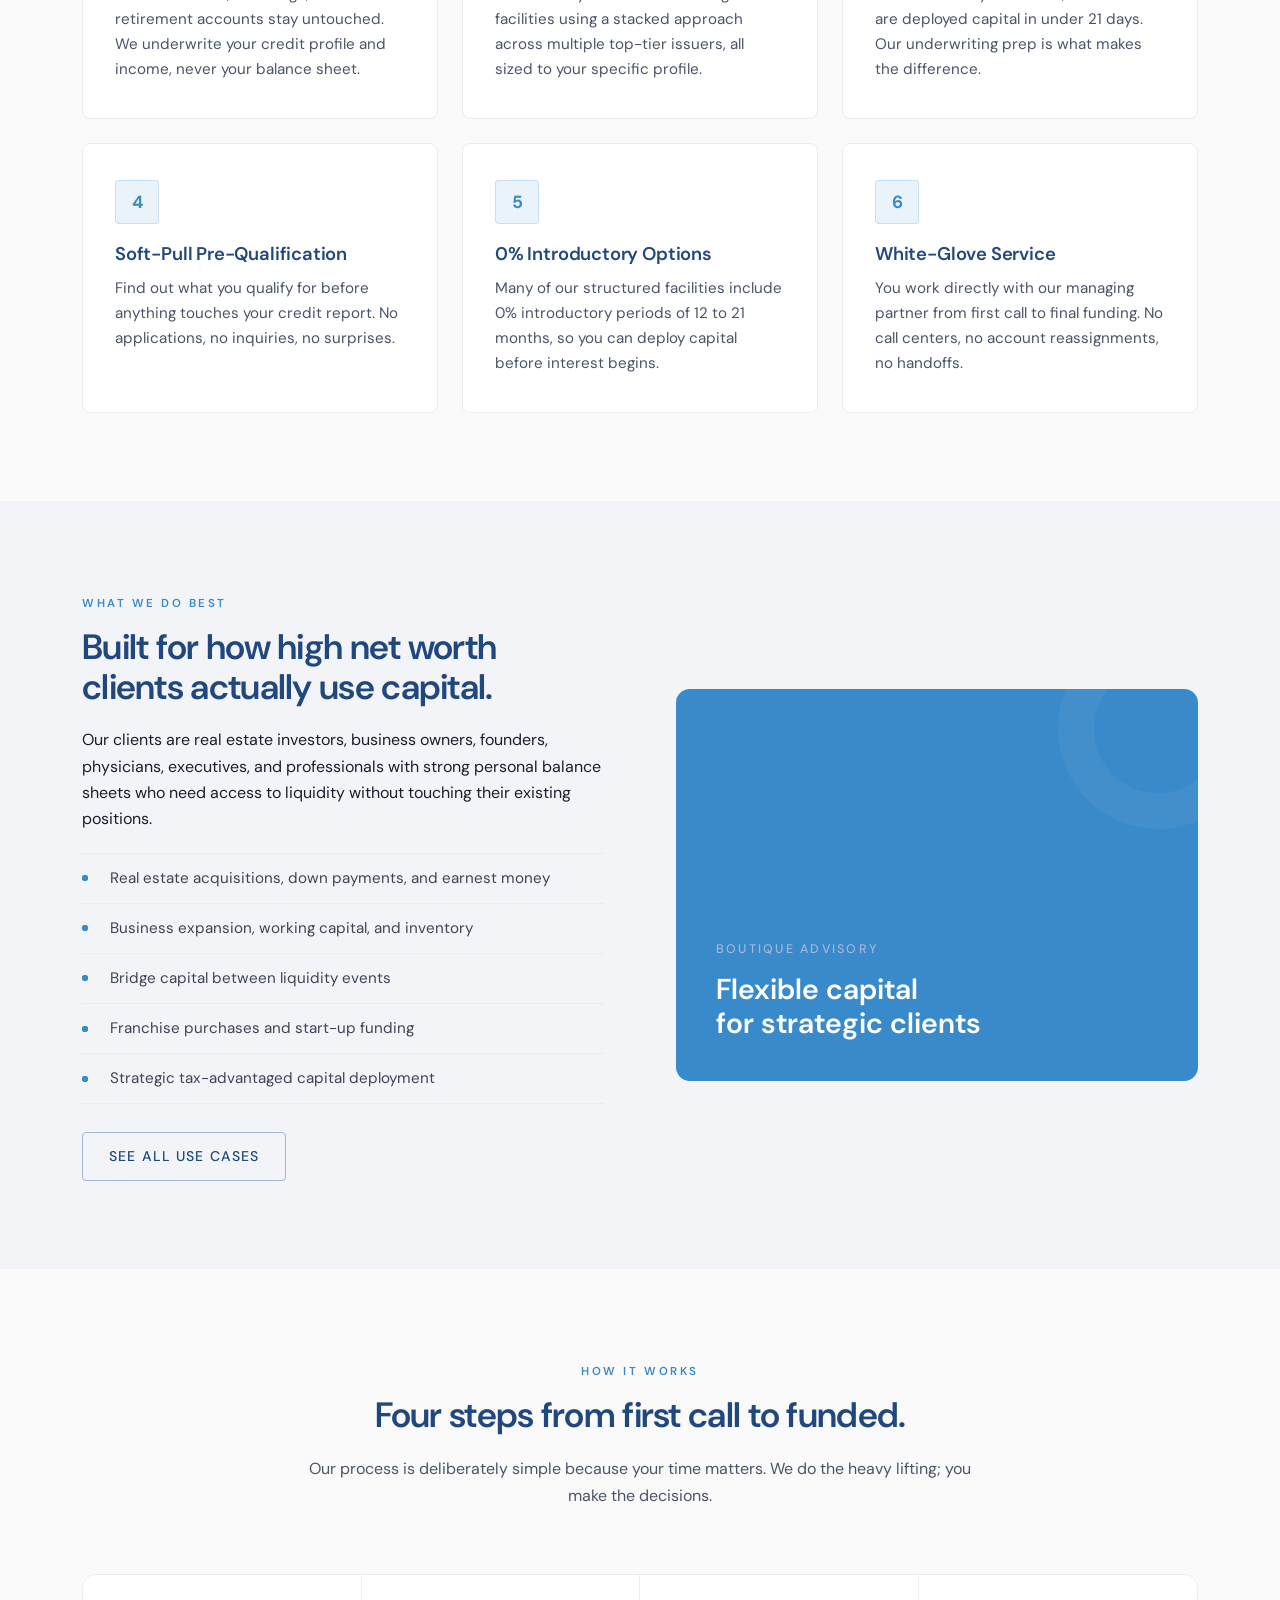
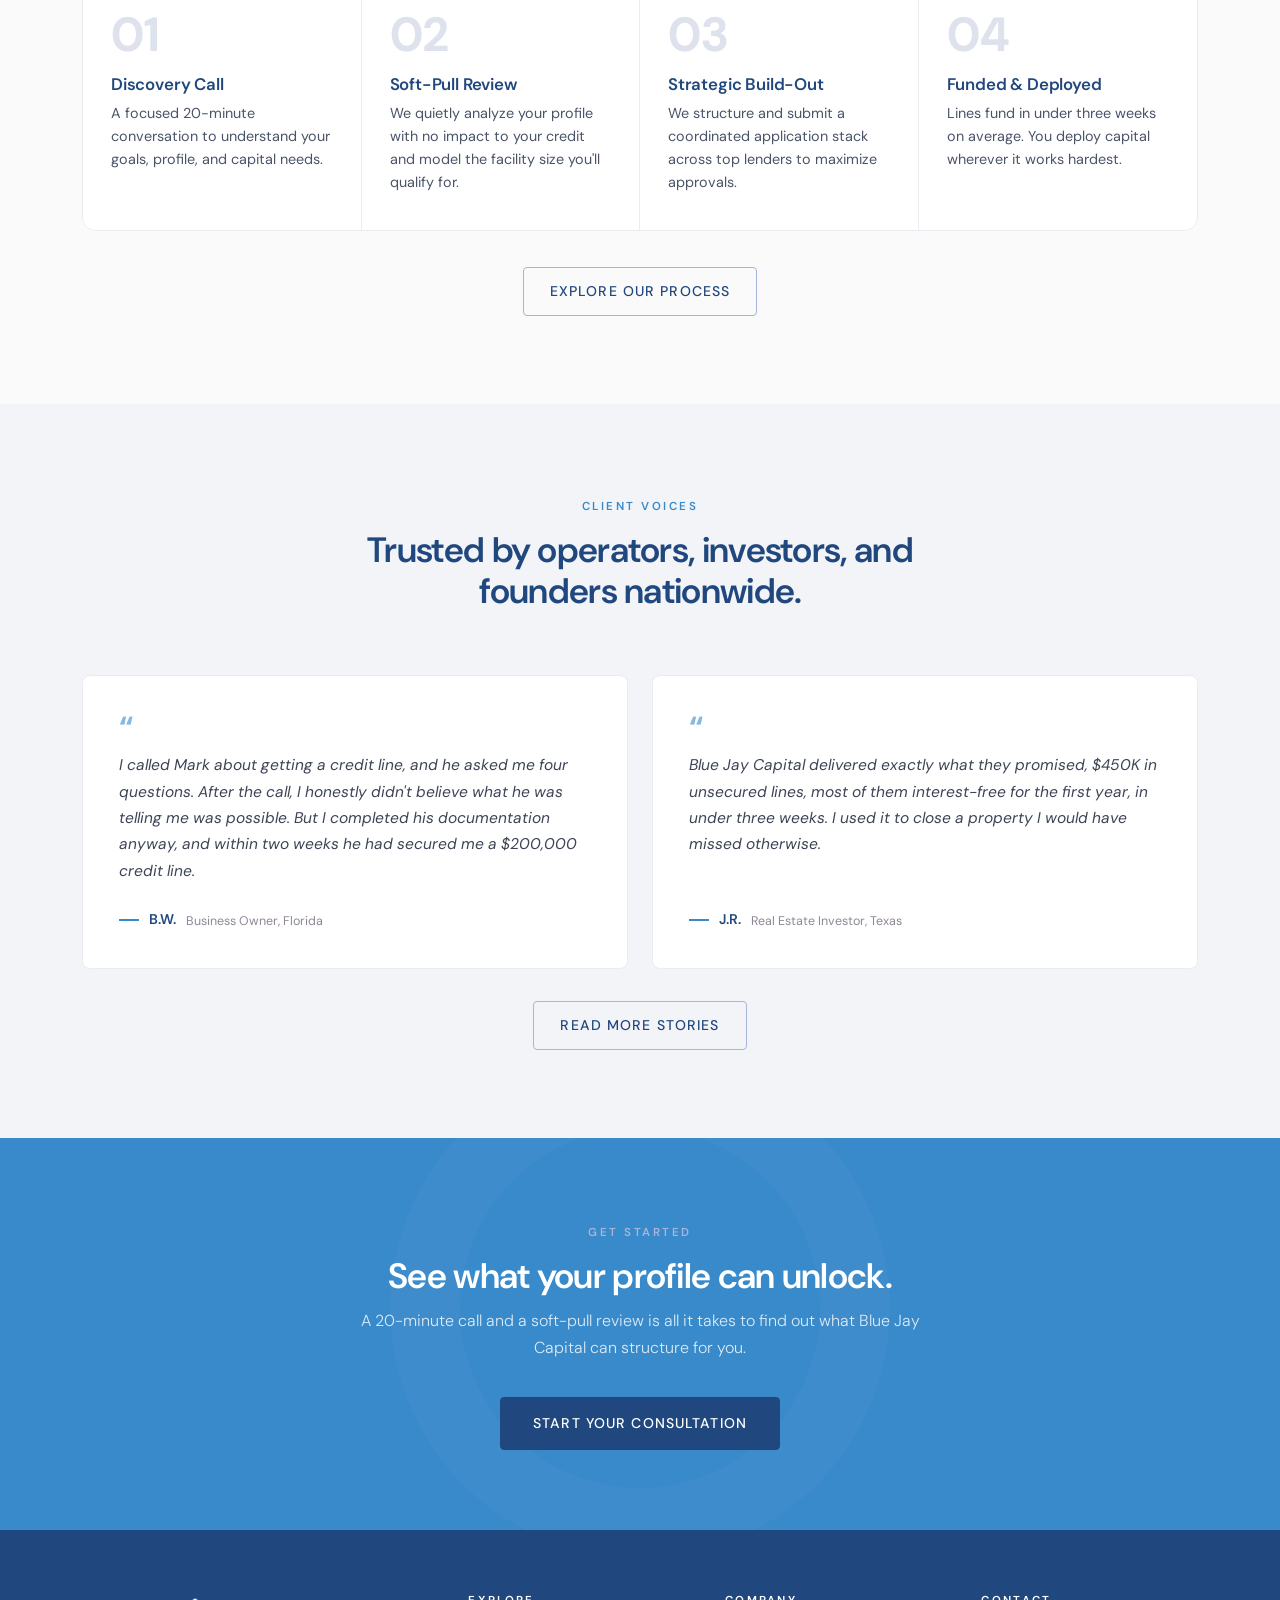
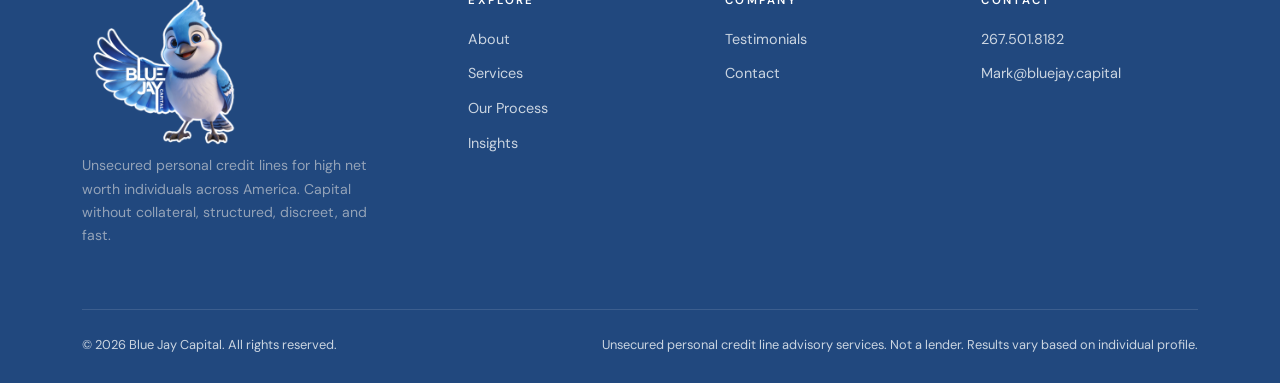
==== commit 2f37260a: "Update index.html" ====
--- a/index.html
+++ b/index.html
@@ -2,12 +2,12 @@
 <html lang="en">
 <head>
   <meta charset="UTF-8" />
+  <link rel="icon" type="image/x-icon" href="favicon.ico" />
   <meta name="viewport" content="width=device-width, initial-scale=1.0" />
   <title>Blue Jay Capital | Unsecured Personal Credit Lines for High Net Worth Individuals</title>
   <meta name="description" content="Blue Jay Capital helps high net worth individuals across America secure $100K to $1M+ in unsecured personal credit lines, without collateral, without friction." />
   <link href="https://fonts.googleapis.com/css2?family=DM+Sans:wght@300;400;500;600;700&display=swap" rel="stylesheet" />
   <link rel="stylesheet" href="css/styles.css" />
-  <link rel="icon" type="image/x-icon" href="favicon.ico" />
 </head>
 <body>
 
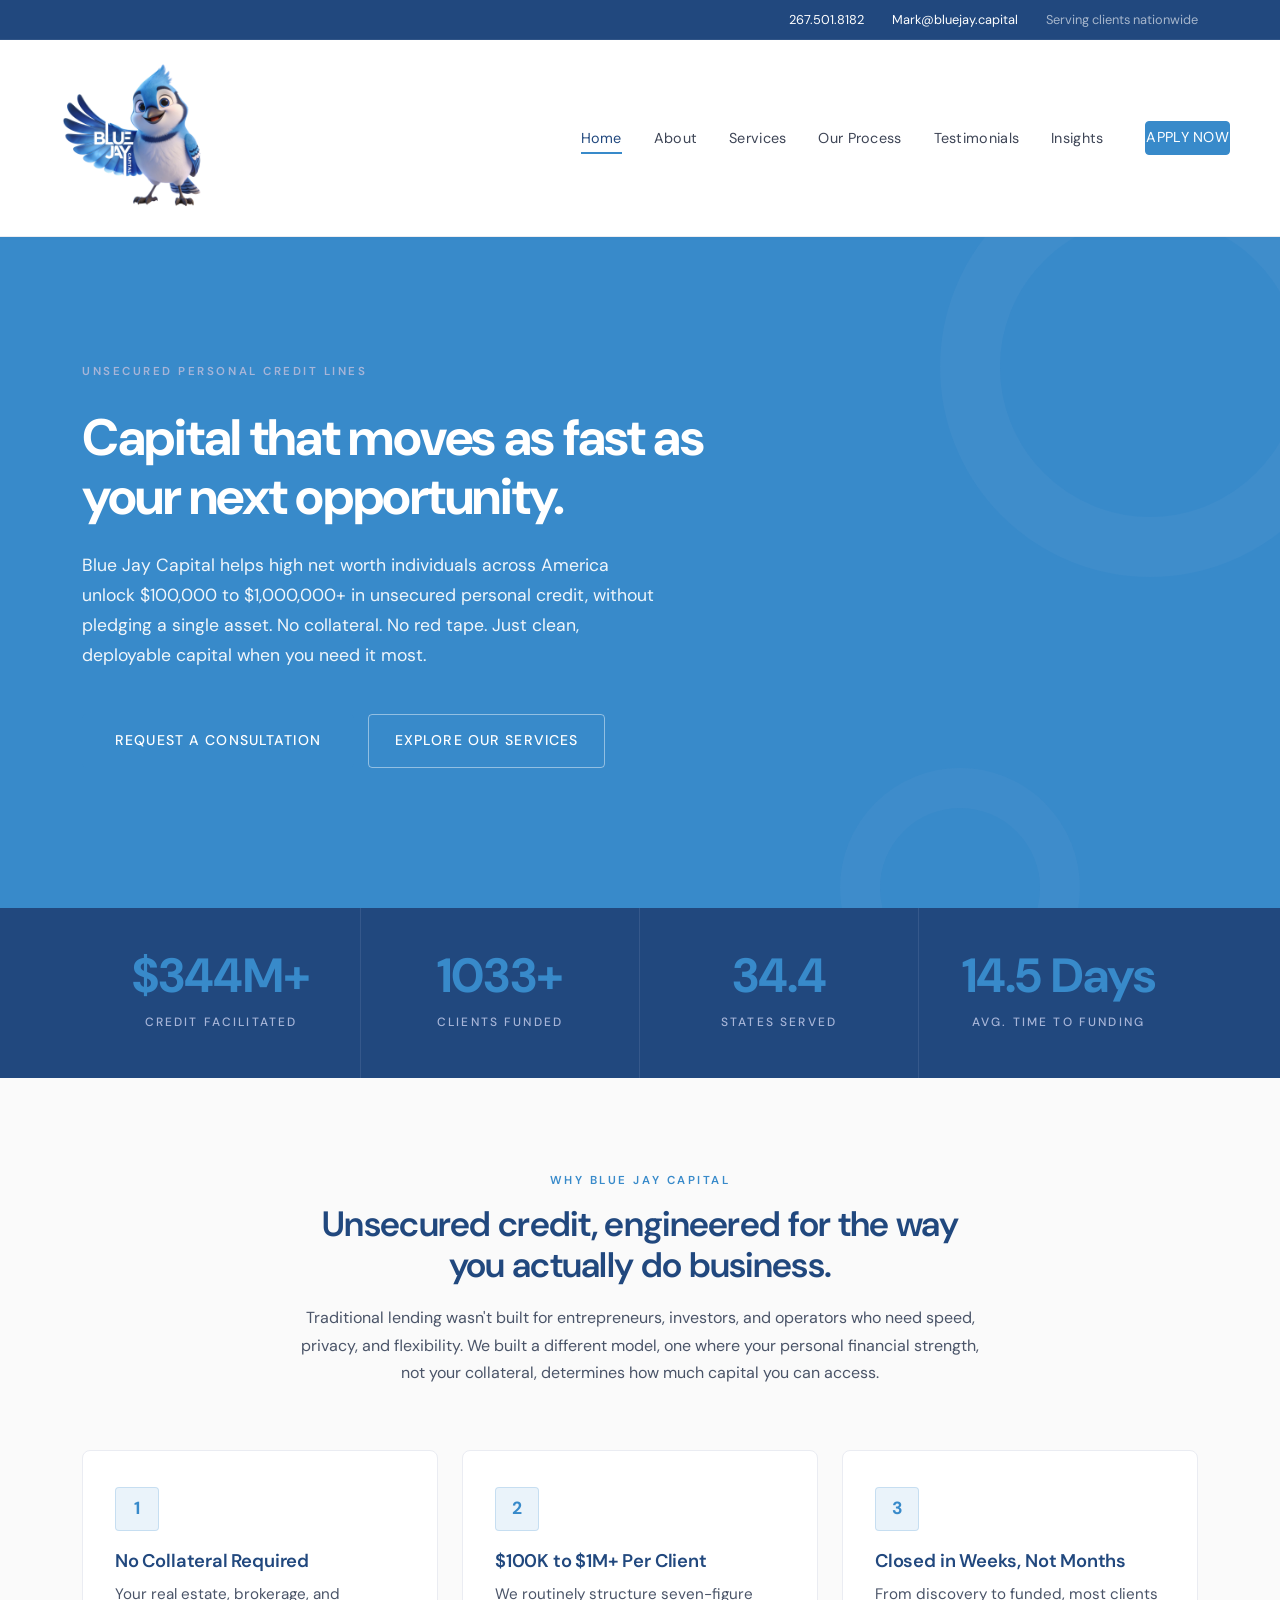
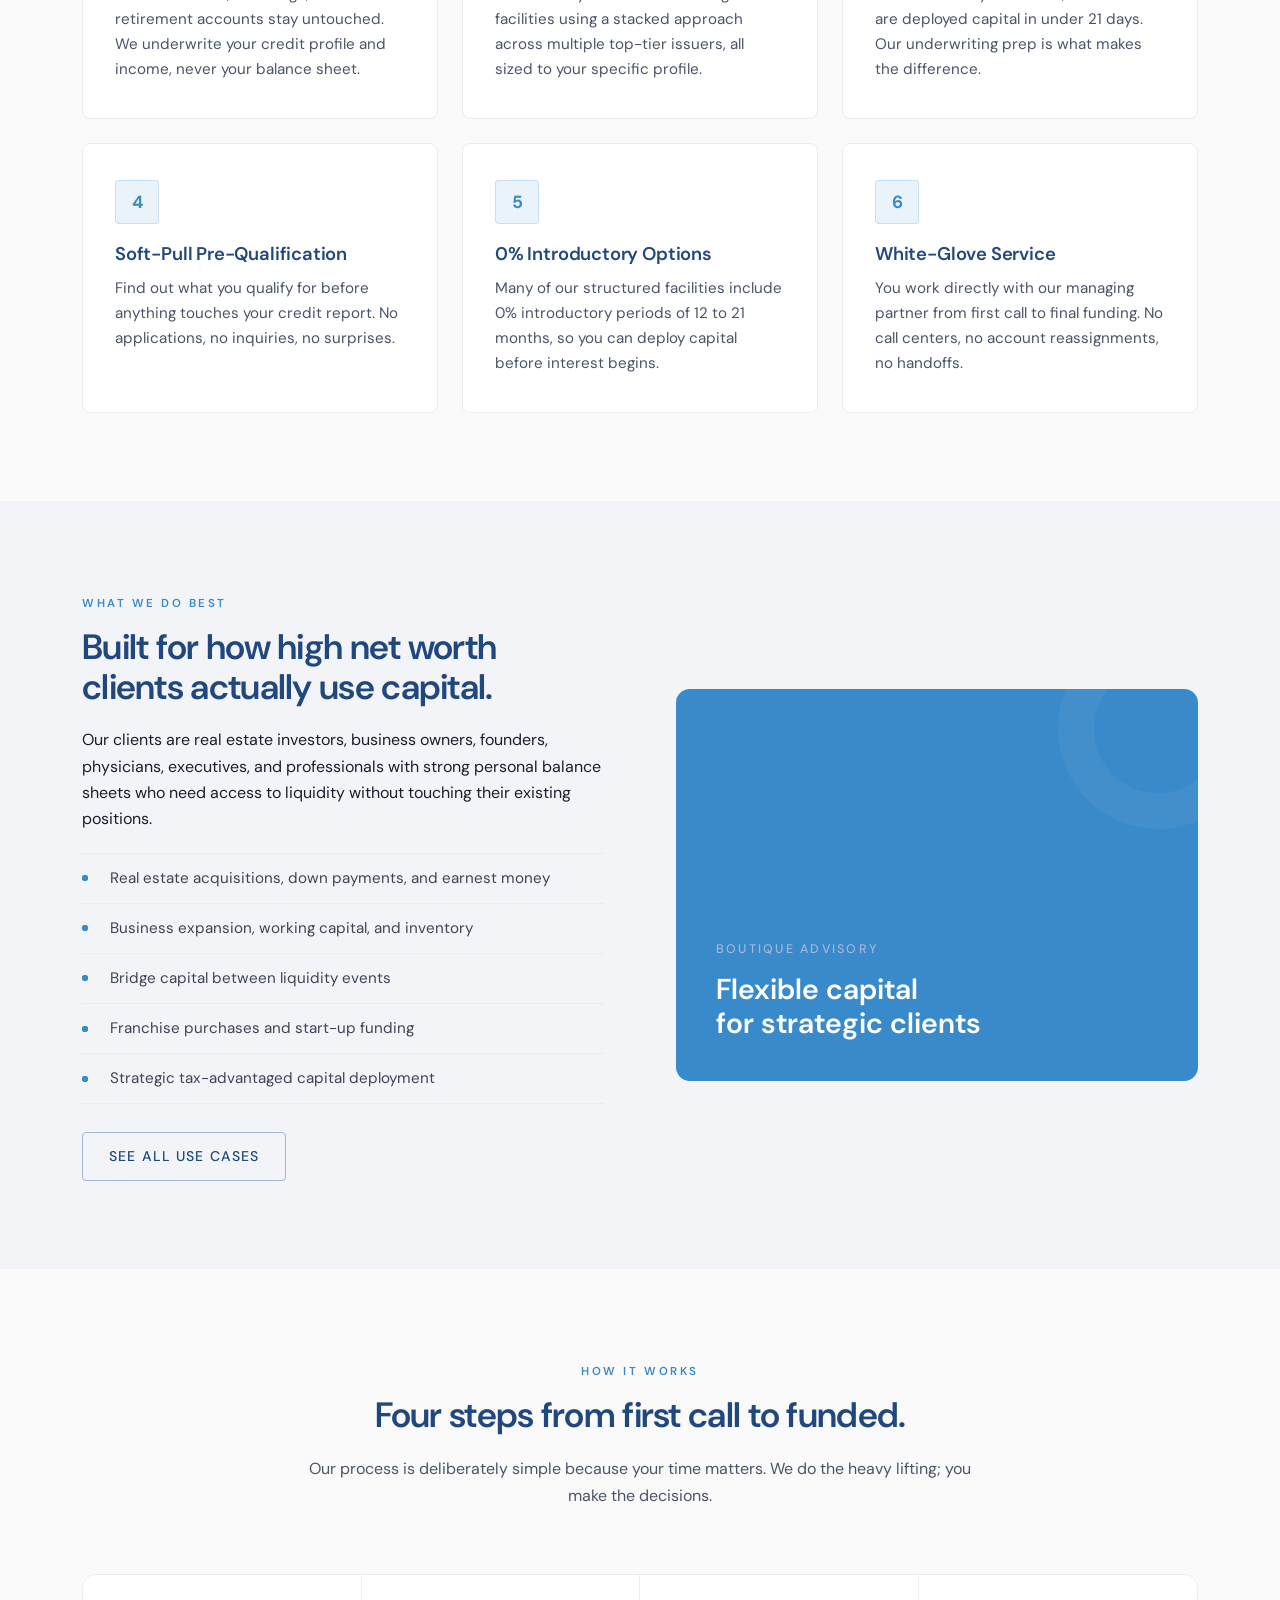
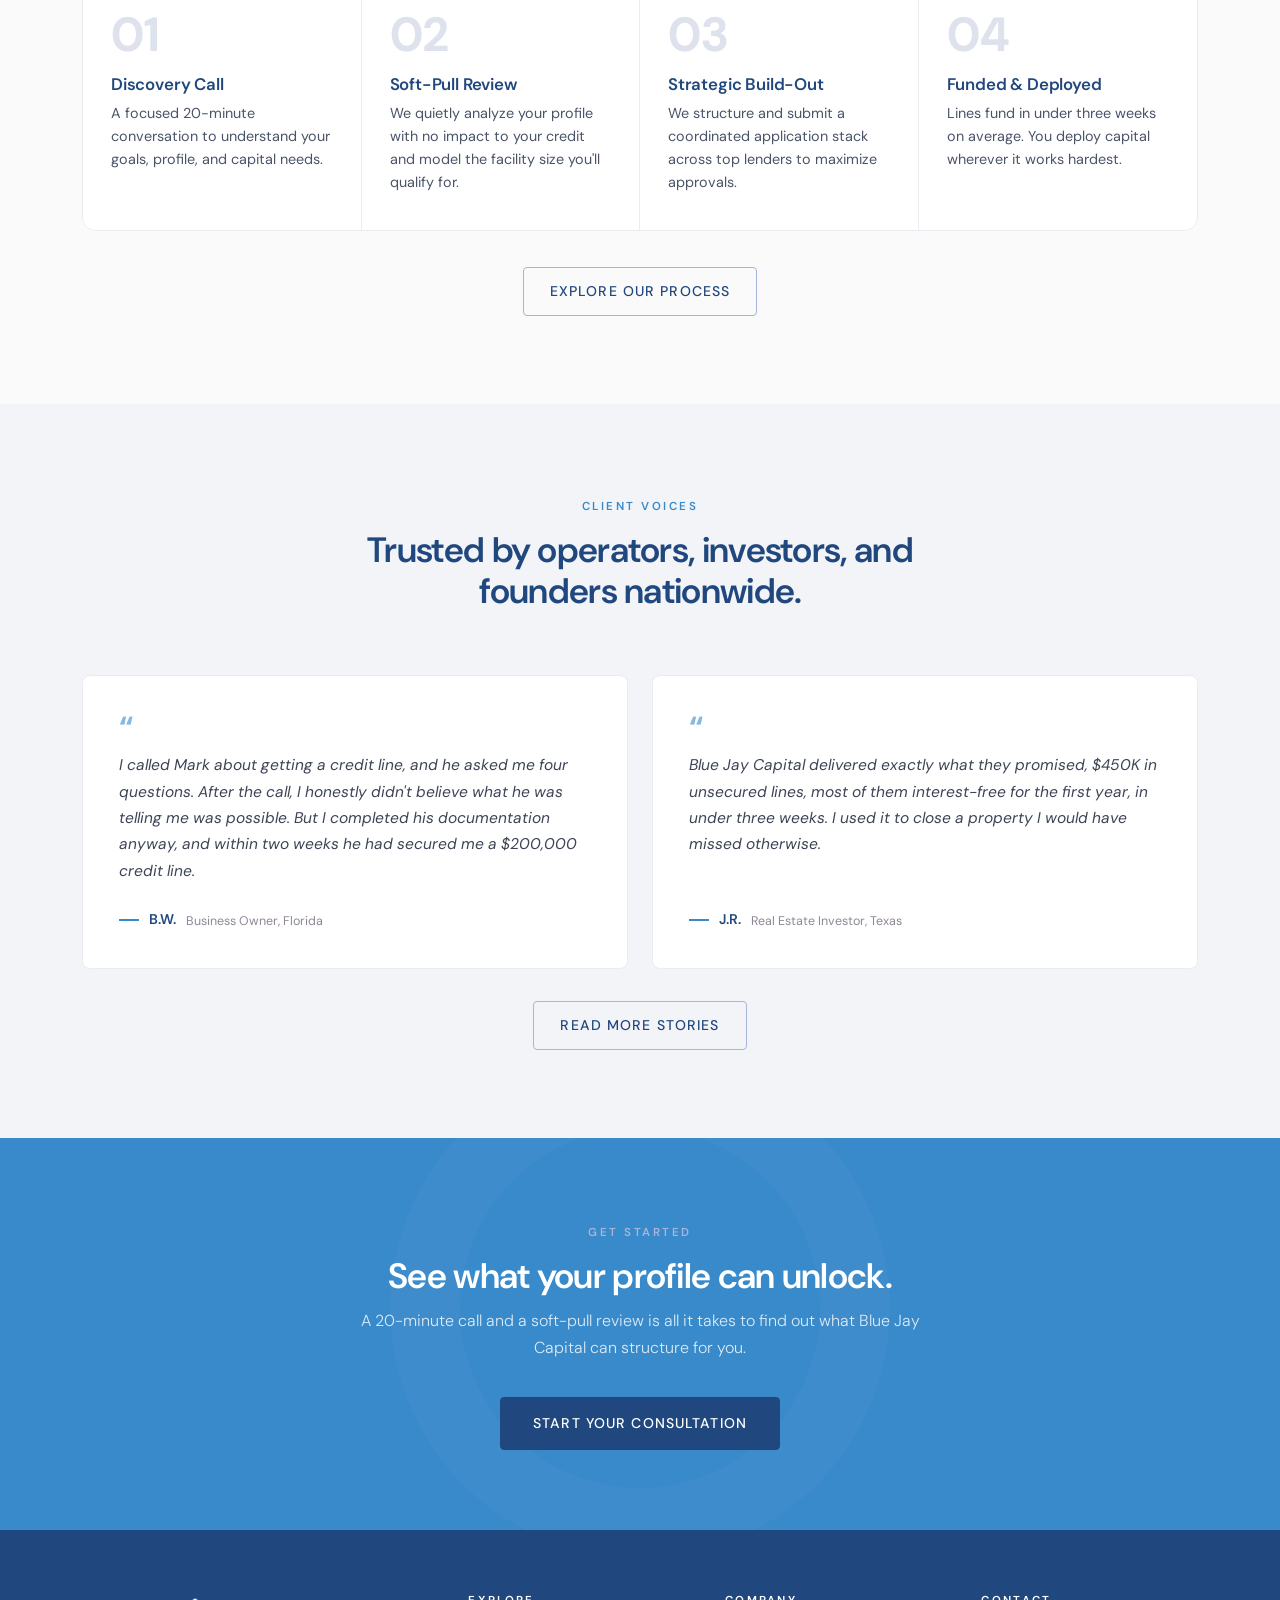
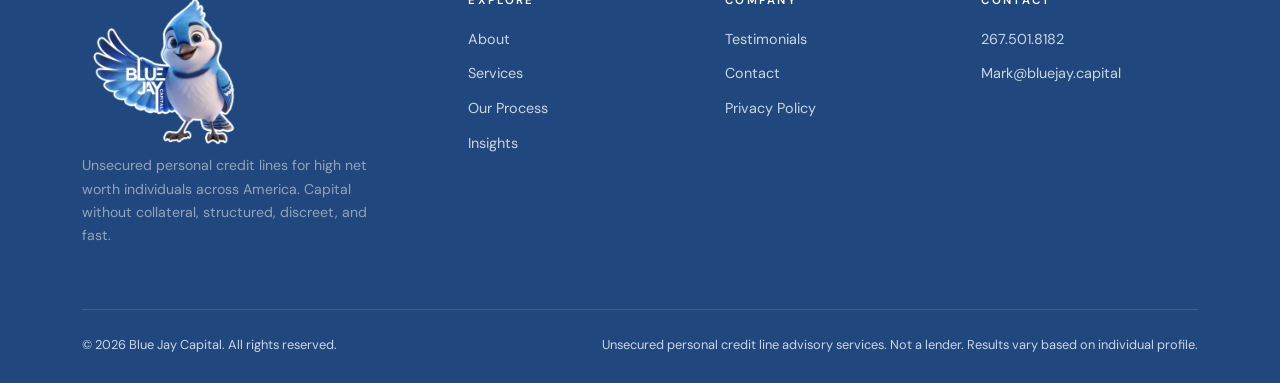
==== commit 2f7cfbf2: "Update index.html" ====
--- a/index.html
+++ b/index.html
@@ -257,6 +257,7 @@
           <ul>
             <li><a href="testimonials.html">Testimonials</a></li>
             <li><a href="contact.html">Contact</a></li>
+            <li><a href="privacy.html">Privacy Policy</a></li>
           </ul>
         </div>
         <div>
